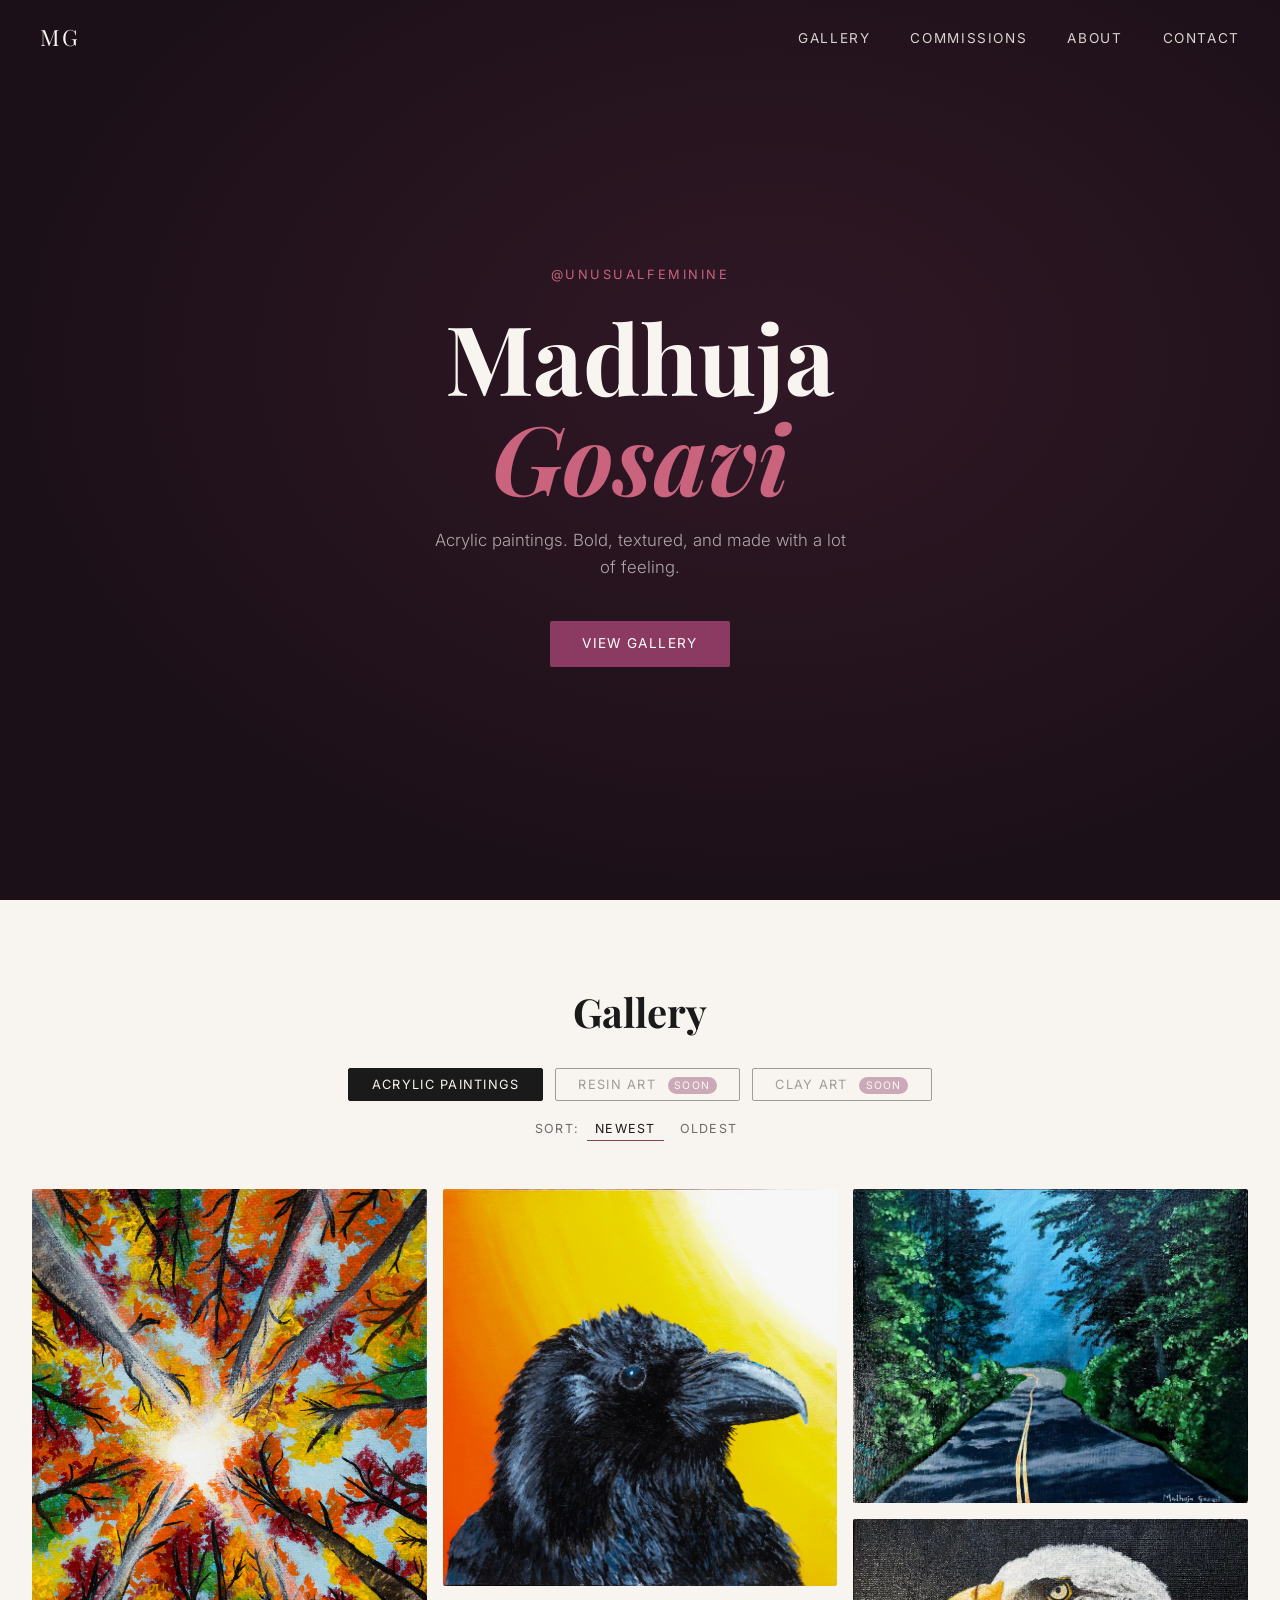
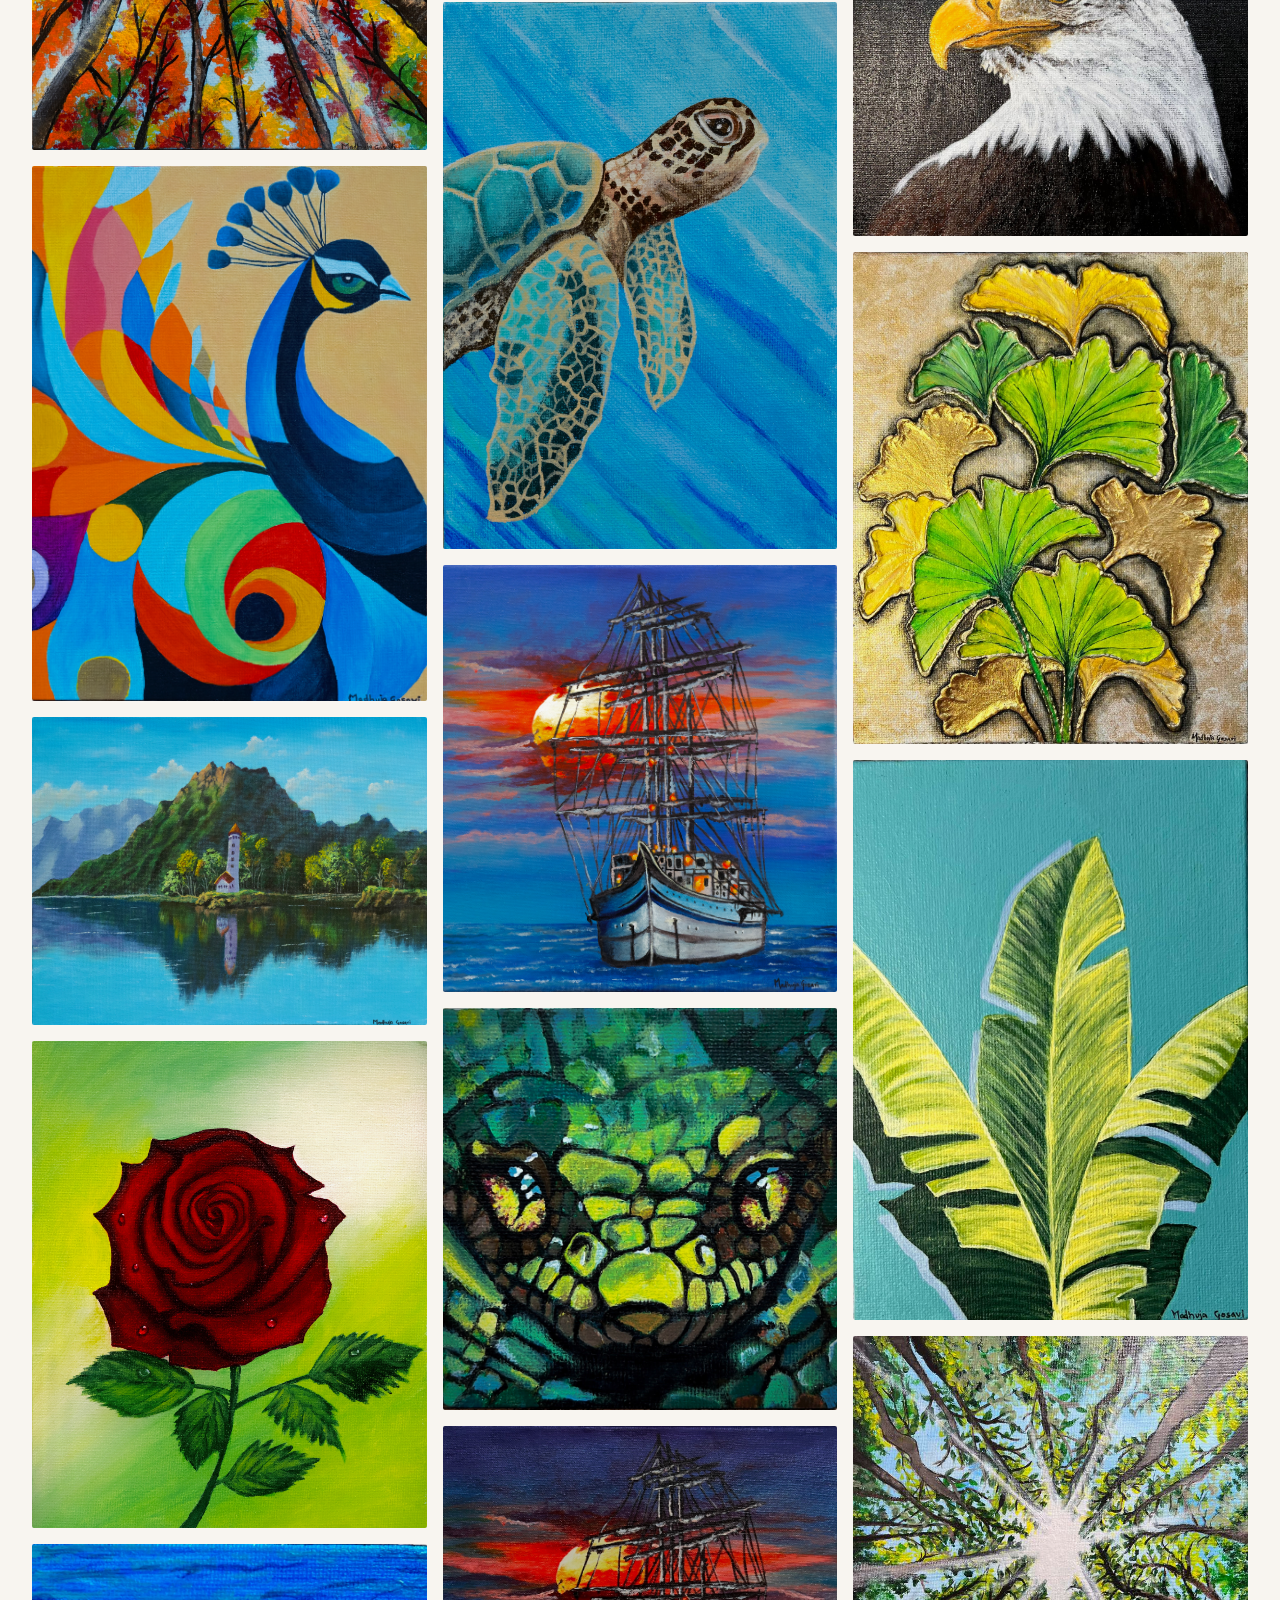
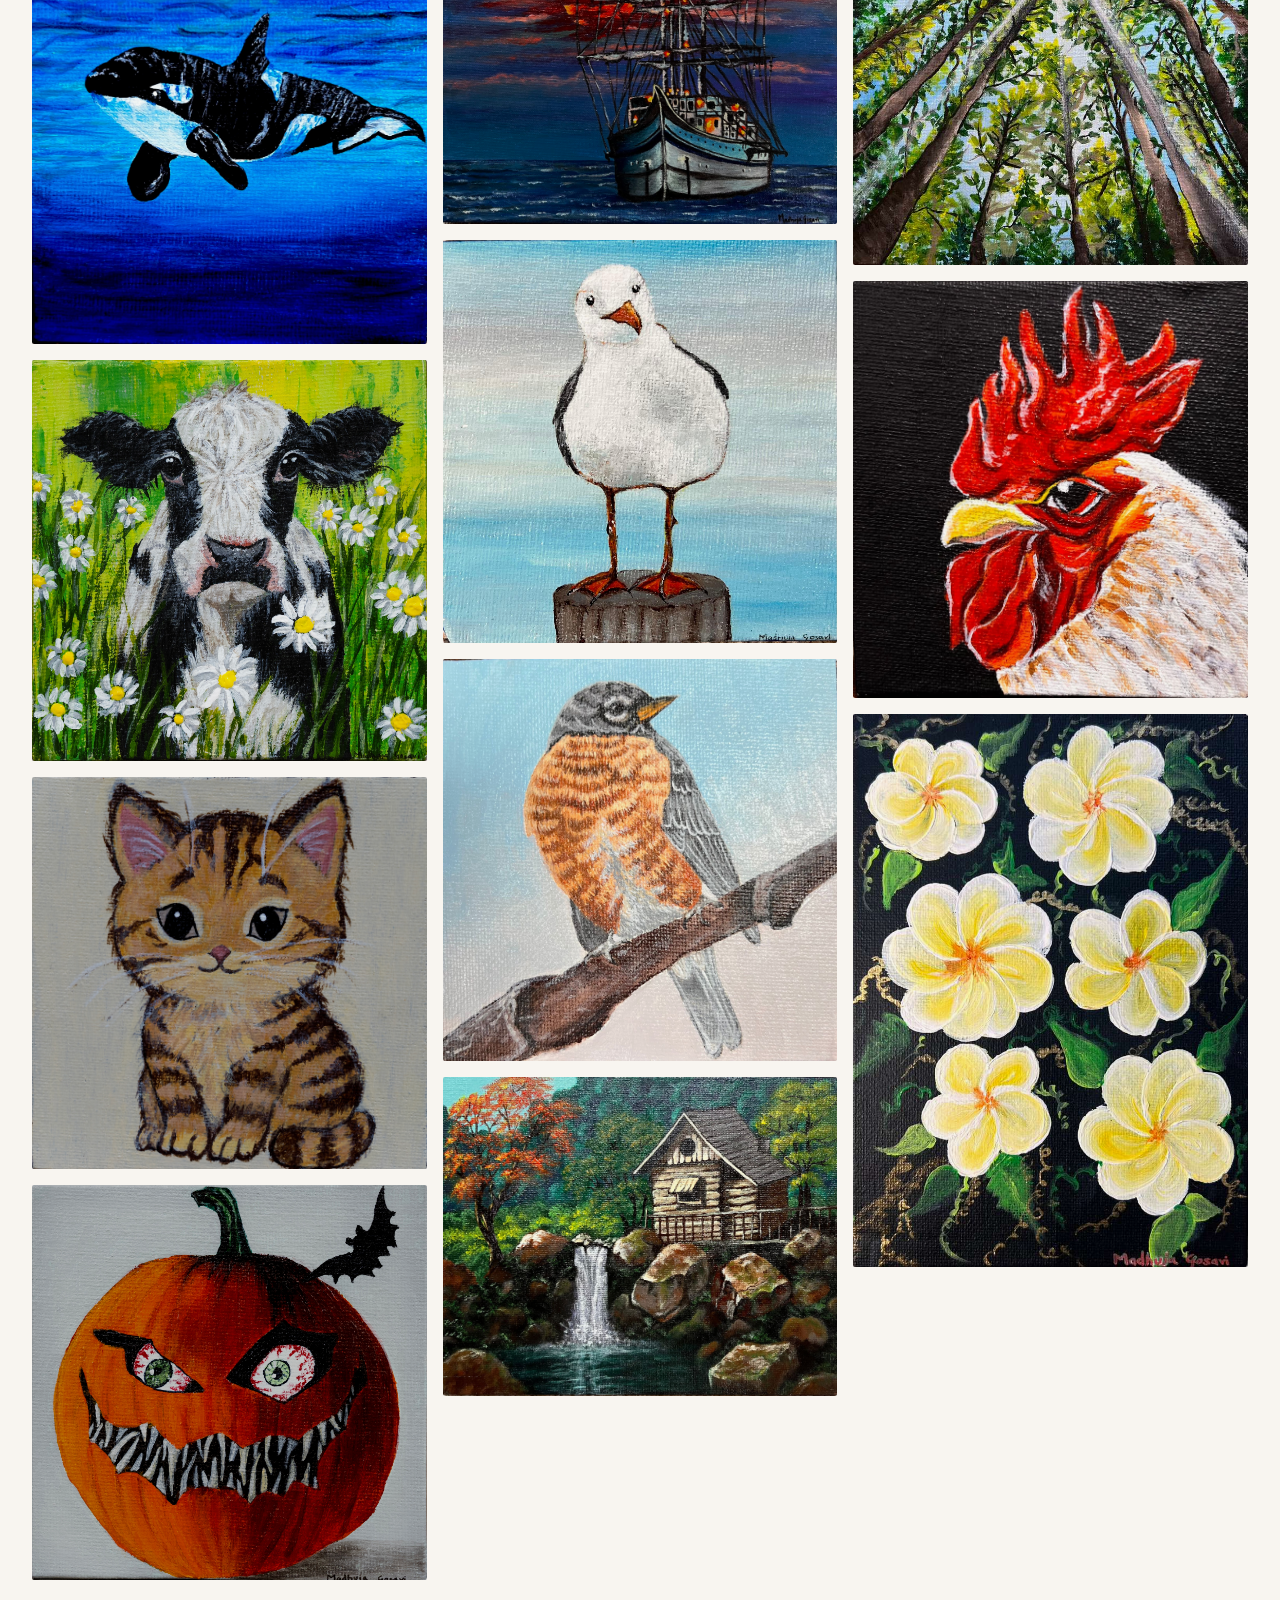
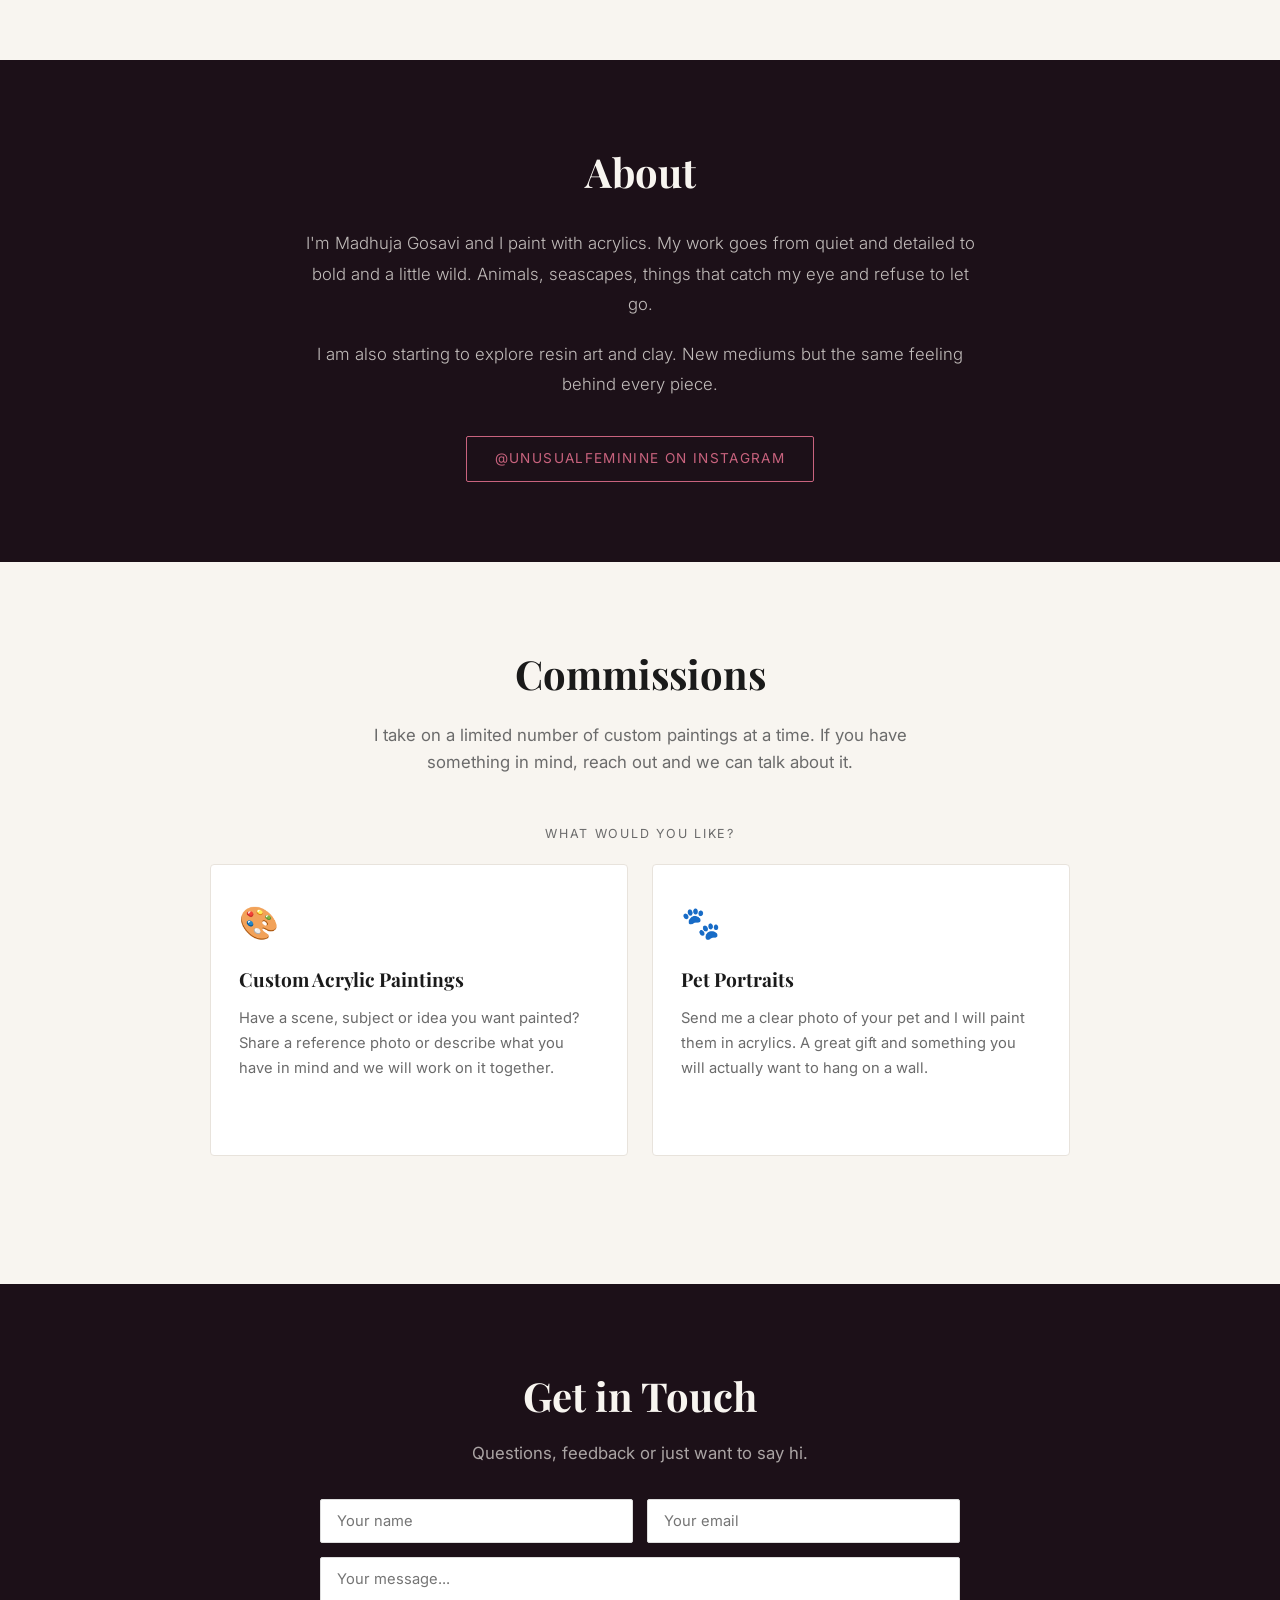
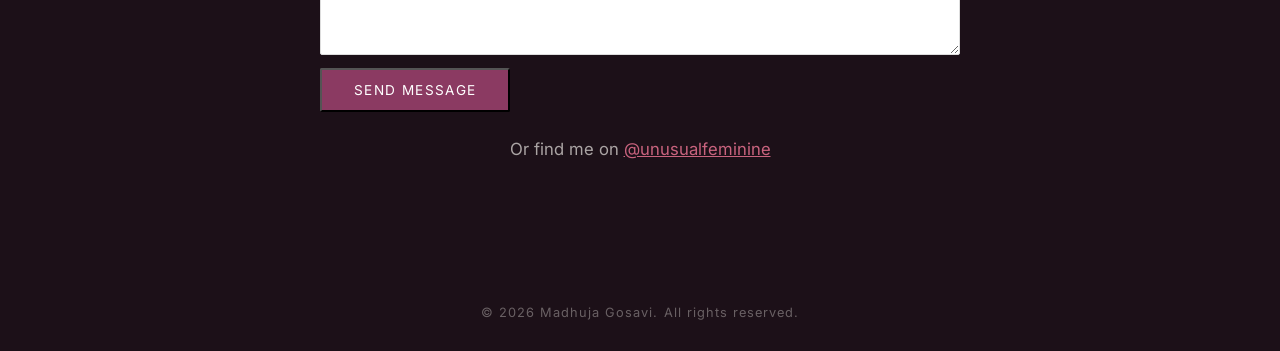
==== index.html @ 6139acf2 "Add 10 new paintings, remove 9 duplicates, clean image filenames" ====
<!DOCTYPE html>
<html lang="en">
<head>
  <meta charset="UTF-8" />
  <meta name="viewport" content="width=device-width, initial-scale=1.0" />
  <title>Madhuja Gosavi | unusualfeminine</title>
  <meta name="description" content="Original acrylic paintings by Madhuja Gosavi. Bold, textured work spanning animals, seascapes and more. Commissions open." />

  <!-- Open Graph (WhatsApp, Instagram, Facebook, iMessage previews) -->
  <meta property="og:title" content="Madhuja Gosavi | unusualfeminine" />
  <meta property="og:description" content="Original acrylic paintings. Bold, textured work spanning animals, seascapes and more. Commissions open." />
  <meta property="og:image" content="https://nishadranadive.github.io/unusualfeminine/images/IMG_3313.JPG" />
  <meta property="og:image:width" content="1200" />
  <meta property="og:image:height" content="1200" />
  <meta property="og:url" content="https://nishadranadive.github.io/unusualfeminine/" />
  <meta property="og:type" content="website" />
  <meta property="og:site_name" content="unusualfeminine" />

  <!-- Twitter / X card -->
  <meta name="twitter:card" content="summary_large_image" />
  <meta name="twitter:title" content="Madhuja Gosavi | unusualfeminine" />
  <meta name="twitter:description" content="Original acrylic paintings. Bold, textured work spanning animals, seascapes and more." />
  <meta name="twitter:image" content="https://nishadranadive.github.io/unusualfeminine/images/IMG_3313.JPG" />

  <link rel="preconnect" href="https://fonts.googleapis.com" />
  <link rel="preconnect" href="https://fonts.gstatic.com" crossorigin />
  <link href="https://fonts.googleapis.com/css2?family=Playfair+Display:ital,wght@0,400;0,700;1,400&family=Inter:wght@300;400;500&display=swap" rel="stylesheet" />
  <link rel="stylesheet" href="css/style.css" />
</head>
<body>

  <!-- NAV -->
  <nav id="nav">
    <a href="#" class="nav-logo">MG</a>
    <ul class="nav-links">
      <li><a href="#gallery">Gallery</a></li>
      <li><a href="#commissions">Commissions</a></li>
      <li><a href="#about">About</a></li>
      <li><a href="#contact">Contact</a></li>
    </ul>
    <button class="nav-toggle" aria-label="menu">&#9776;</button>
  </nav>

  <!-- HERO -->
  <section id="hero">
    <div class="hero-content">
      <p class="hero-tag">@unusualfeminine</p>
      <h1>Madhuja<br /><em>Gosavi</em></h1>
      <p class="hero-sub">Acrylic paintings. Bold, textured, and made with a lot of feeling.</p>
      <a href="#gallery" class="btn-primary">View Gallery</a>
    </div>
  </section>

  <!-- GALLERY -->
  <section id="gallery">
    <div class="section-header">
      <h2>Gallery</h2>
      <div class="filter-tabs">
        <button class="tab active" data-filter="acrylic">Acrylic Paintings</button>
        <button class="tab coming-soon" disabled>Resin Art <span>Soon</span></button>
        <button class="tab coming-soon" disabled>Clay Art <span>Soon</span></button>
      </div>
      <div class="sort-row">
        <span class="sort-label">Sort:</span>
        <button class="sort-btn active" data-sort="newest">Newest</button>
        <button class="sort-btn" data-sort="oldest">Oldest</button>
      </div>
    </div>

    <div class="gallery-grid" id="galleryGrid">

      <div class="gallery-item" data-category="acrylic" data-order="1"
           data-title="Canopy"
           data-medium="Acrylic on canvas"
           data-year="2024"
           data-description="Looking straight up from the forest floor into a full autumn canopy. The trees reach out in every direction and the light breaks through the centre. It feels like standing in the middle of something enormous and completely still."
           data-status="available">
        <img src="images/IMG_3303.JPG" alt="Canopy, autumn forest viewed from below" loading="lazy" />
        <div class="item-hover"><span>View</span></div>
      </div>

      <div class="gallery-item" data-category="acrylic" data-order="2"
           data-title="Plumage"
           data-medium="Acrylic on canvas"
           data-year="2024"
           data-description="A peacock reimagined in bold geometric shapes and pure colour. The feathers fan out in spirals of orange, teal and gold. It is still very much a bird but it feels like something closer to a celebration."
           data-status="available">
        <img src="images/IMG_3304.JPG" alt="Plumage, geometric peacock painting" loading="lazy" />
        <div class="item-hover"><span>View</span></div>
      </div>

      <div class="gallery-item" data-category="acrylic" data-order="3"
           data-title="Still Waters"
           data-medium="Acrylic on canvas"
           data-year="2024"
           data-description="A lone chapel tower sits at the edge of a mountain lake, its reflection perfectly mirrored in the calm water. Everything is still. It is one of those scenes that makes you want to just stop and look for a while."
           data-status="available">
        <img src="images/IMG_3305.JPG" alt="Still Waters, mountain lake with chapel reflection" loading="lazy" />
        <div class="item-hover"><span>View</span></div>
      </div>

      <div class="gallery-item" data-category="acrylic" data-order="4"
           data-title="Crimson"
           data-medium="Acrylic on canvas"
           data-year="2024"
           data-description="One deep red rose against a soft wash of lime and gold. Three dewdrops sit on the petals, catching the light. Simple subject, but something about it just holds your attention."
           data-status="available">
        <img src="images/IMG_3306.JPG" alt="Crimson, red rose with dewdrops" loading="lazy" />
        <div class="item-hover"><span>View</span></div>
      </div>

      <div class="gallery-item" data-category="acrylic" data-order="5"
           data-title="Deep Blue"
           data-medium="Acrylic on canvas"
           data-year="2024"
           data-description="An orca moving through layers of ocean blue, from bright turquoise near the surface down to near-black at the bottom. There is something about painting these animals that never gets old."
           data-status="available">
        <img src="images/IMG_3307.JPG" alt="Deep Blue, orca whale in ocean" loading="lazy" />
        <div class="item-hover"><span>View</span></div>
      </div>

      <div class="gallery-item" data-category="acrylic" data-order="6"
           data-title="Daisy Days"
           data-medium="Acrylic on canvas"
           data-year="2024"
           data-description="A black and white calf peeks out from a field of white daisies, its wide eyes full of gentle curiosity. Cheerful, warm and impossible not to smile at."
           data-status="available">
        <img src="images/IMG_3308.JPG" alt="Daisy Days, cow among daisies" loading="lazy" />
        <div class="item-hover"><span>View</span></div>
      </div>

      <div class="gallery-item" data-category="acrylic" data-order="7"
           data-title="Little One"
           data-medium="Acrylic on canvas"
           data-year="2024"
           data-description="A little tabby kitten sitting with its paws tucked, looking straight at you. Painted small and quick with a lot of warmth. One of those pieces that people always stop at."
           data-status="available">
        <img src="images/IMG_3309.JPG" alt="Little One, tabby kitten portrait" loading="lazy" />
        <div class="item-hover"><span>View</span></div>
      </div>

      <div class="gallery-item" data-category="acrylic" data-order="8"
           data-title="Jack"
           data-medium="Acrylic on canvas"
           data-year="2024"
           data-description="A pumpkin with a very unsettling grin, bloodshot green eyes and a bat sitting on top like it owns the place. It is spooky but mostly it just makes people laugh. Good Halloween energy."
           data-status="available">
        <img src="images/IMG_3310.JPG" alt="Jack, Halloween jack-o-lantern with bat" loading="lazy" />
        <div class="item-hover"><span>View</span></div>
      </div>

      <div class="gallery-item" data-category="acrylic" data-order="9"
           data-title="The Raven"
           data-medium="Acrylic on canvas"
           data-year="2024"
           data-description="A raven painted up close, black feathers picking up blues and greys against a sky that goes from deep orange to bright gold. That one white fleck in the eye is what makes the whole thing come alive."
           data-status="available">
        <img src="images/IMG_3311.JPG" alt="The Raven, crow portrait against golden sky" loading="lazy" />
        <div class="item-hover"><span>View</span></div>
      </div>

      <div class="gallery-item" data-category="acrylic" data-order="10"
           data-title="Glide"
           data-medium="Acrylic on canvas"
           data-year="2024"
           data-description="A sea turtle moves upward through clear blue water, its intricate shell and lace-like flippers rendered in careful detail. Peaceful, unhurried, entirely in its element."
           data-status="available">
        <img src="images/IMG_3312.JPG" alt="Glide, sea turtle swimming" loading="lazy" />
        <div class="item-hover"><span>View</span></div>
      </div>

      <div class="gallery-item" data-category="acrylic" data-order="11"
           data-title="Blood Moon Voyage I"
           data-medium="Acrylic on canvas"
           data-year="2024"
           data-description="A tall ship coming straight at you as a huge blood moon rises behind the masts. The sky is all orange and red. It started as a study in scale and ended up being one of my favourites."
           data-status="available">
        <img src="images/IMG_3313.JPG" alt="Blood Moon Voyage I, tall ship at sunset" loading="lazy" />
        <div class="item-hover"><span>View</span></div>
      </div>

      <div class="gallery-item" data-category="acrylic" data-order="12"
           data-title="Serpent"
           data-medium="Acrylic on canvas"
           data-year="2024"
           data-description="A green snake's face painted very close up, the scales breaking into something that looks almost like stained glass. The eyes are gold and amber and a little unnerving. Exactly what I was going for."
           data-status="available">
        <img src="images/IMG_3314.JPG" alt="Serpent, green snake close-up" loading="lazy" />
        <div class="item-hover"><span>View</span></div>
      </div>

      <div class="gallery-item" data-category="acrylic" data-order="13"
           data-title="Blood Moon Voyage II"
           data-medium="Acrylic on canvas"
           data-year="2024"
           data-description="The same tall ship painted again, this time with a deeper sky of purples and blues. The mood is heavier, the sea a bit rougher. I painted this one right after the first and could not stop."
           data-status="available">
        <img src="images/IMG_3317.JPG" alt="Blood Moon Voyage II, tall ship at night" loading="lazy" />
        <div class="item-hover"><span>View</span></div>
      </div>

      <div class="gallery-item" data-category="acrylic" data-order="14"
           data-title="Harbourside"
           data-medium="Acrylic on canvas"
           data-year="2024"
           data-description="A seagull standing on a post, puffed up and unbothered. The sea is soft behind it. There is something funny and dignified about it at the same time."
           data-status="available">
        <img src="images/painting-seagull.jpg" alt="Harbourside, seagull on a post" loading="lazy" />
        <div class="item-hover"><span>View</span></div>
      </div>

      <div class="gallery-item" data-category="acrylic" data-order="15"
           data-title="Little Robin"
           data-medium="Acrylic on canvas"
           data-year="2024"
           data-description="A robin perched on a bare branch against a pale winter sky. The orange chest is the only warm thing in the painting and that felt right."
           data-status="available">
        <img src="images/painting-robin.jpg" alt="Little Robin, robin on branch" loading="lazy" />
        <div class="item-hover"><span>View</span></div>
      </div>

      <div class="gallery-item" data-category="acrylic" data-order="16"
           data-title="Sanctuary"
           data-medium="Acrylic on canvas"
           data-year="2024"
           data-description="A log cabin tucked into an autumn forest with a waterfall spilling over rocks in front of it. The kind of place you imagine and never quite find."
           data-status="available">
        <img src="images/painting-cabin.jpg" alt="Sanctuary, log cabin by waterfall" loading="lazy" />
        <div class="item-hover"><span>View</span></div>
      </div>

      <div class="gallery-item" data-category="acrylic" data-order="17"
           data-title="The Long Road"
           data-medium="Acrylic on canvas"
           data-year="2024"
           data-description="An empty road cuts through tall dark pines. The light at the end is not quite day and not quite night. It feels like the beginning of something or the end."
           data-status="available">
        <img src="images/painting-road.jpg" alt="The Long Road, road through forest" loading="lazy" />
        <div class="item-hover"><span>View</span></div>
      </div>

      <div class="gallery-item" data-category="acrylic" data-order="18"
           data-title="Sovereign"
           data-medium="Acrylic on canvas"
           data-year="2024"
           data-description="A bald eagle in close portrait against a dark background. The yellow eye catches the light. Not a bird you look away from quickly."
           data-status="available">
        <img src="images/painting-eagle.jpg" alt="Sovereign, bald eagle portrait" loading="lazy" />
        <div class="item-hover"><span>View</span></div>
      </div>

      <div class="gallery-item" data-category="acrylic" data-order="19"
           data-title="Ginkgo"
           data-medium="Acrylic on canvas"
           data-year="2024"
           data-description="Ginkgo leaves layered over each other in green, yellow and gold. The shapes are bold and almost geometric. I kept going back to add more and eventually made myself stop."
           data-status="available">
        <img src="images/painting-ginkgo.jpg" alt="Ginkgo, ginkgo leaf painting" loading="lazy" />
        <div class="item-hover"><span>View</span></div>
      </div>

      <div class="gallery-item" data-category="acrylic" data-order="20"
           data-title="Tropical"
           data-medium="Acrylic on canvas"
           data-year="2024"
           data-description="Three large banana leaves reach upward against a flat turquoise sky. Bold, clean shapes and very satisfying to paint."
           data-status="available">
        <img src="images/painting-tropical.jpg" alt="Tropical, banana leaves painting" loading="lazy" />
        <div class="item-hover"><span>View</span></div>
      </div>

      <div class="gallery-item" data-category="acrylic" data-order="21"
           data-title="Summer Canopy"
           data-medium="Acrylic on canvas"
           data-year="2024"
           data-description="The same upward view through the trees but in summer this time. Everything is green and the light comes through softer. A companion to Canopy painted in a different season."
           data-status="available">
        <img src="images/painting-canopy-summer.jpg" alt="Summer Canopy, green trees from below" loading="lazy" />
        <div class="item-hover"><span>View</span></div>
      </div>

      <div class="gallery-item" data-category="acrylic" data-order="22"
           data-title="The Cockerel"
           data-medium="Acrylic on canvas"
           data-year="2024"
           data-description="A rooster in close portrait against a black background, all red comb and sharp eye. There is a lot of personality in a small canvas."
           data-status="available">
        <img src="images/painting-rooster.jpg" alt="The Cockerel, rooster portrait" loading="lazy" />
        <div class="item-hover"><span>View</span></div>
      </div>

      <div class="gallery-item" data-category="acrylic" data-order="23"
           data-title="Plumeria"
           data-medium="Acrylic on canvas"
           data-year="2024"
           data-description="Six white and yellow plumeria flowers scattered across a dark background with gold leaf detail. Each flower took a long time. It was worth it."
           data-status="available">
        <img src="images/painting-plumeria.jpg" alt="Plumeria, white plumeria flowers" loading="lazy" />
        <div class="item-hover"><span>View</span></div>
      </div>

    </div>
  </section>

  <!-- ABOUT -->
  <section id="about">
    <div class="about-inner">
      <div class="about-text">
        <h2>About</h2>
        <p>
          I'm Madhuja Gosavi and I paint with acrylics. My work goes from quiet and detailed to bold and a little wild. Animals, seascapes, things that catch my eye and refuse to let go.
        </p>
        <p>
          I am also starting to explore resin art and clay. New mediums but the same feeling behind every piece.
        </p>
        <a href="https://www.instagram.com/unusualfeminine" target="_blank" rel="noopener" class="btn-outline">
          @unusualfeminine on Instagram
        </a>
      </div>
    </div>
  </section>

  <!-- COMMISSIONS -->
  <section id="commissions">
    <div class="commissions-inner">
      <h2>Commissions</h2>
      <p class="commissions-intro">I take on a limited number of custom paintings at a time. If you have something in mind, reach out and we can talk about it.</p>

      <!-- Step 1: choose type -->
      <div id="commissionStep1">
        <p class="commission-choose-label">What would you like?</p>
        <div class="commissions-grid commission-chooser">
          <div class="commission-card" data-type="custom" data-label="Custom Acrylic Painting" role="button" tabindex="0">
            <span class="commission-icon">🎨</span>
            <h3>Custom Acrylic Paintings</h3>
            <p>Have a scene, subject or idea you want painted? Share a reference photo or describe what you have in mind and we will work on it together.</p>
            <span class="commission-select-hint">Select &rarr;</span>
          </div>
          <div class="commission-card" data-type="pet" data-label="Pet Portrait" role="button" tabindex="0">
            <span class="commission-icon">🐾</span>
            <h3>Pet Portraits</h3>
            <p>Send me a clear photo of your pet and I will paint them in acrylics. A great gift and something you will actually want to hang on a wall.</p>
            <span class="commission-select-hint">Select &rarr;</span>
          </div>
        </div>
      </div>

      <!-- Step 2: form (hidden until type chosen) -->
      <div id="commissionStep2" hidden>
        <div class="commission-type-selected">
          <span class="commission-type-badge" id="commissionTypeBadge"></span>
          <button class="commission-change-btn" id="commissionChangeBtn">&larr; Change</button>
        </div>
        <div class="commissions-process">
          <h3>How it works</h3>
          <ol>
            <li>Fill out the form below with your idea</li>
            <li>We agree on size, timeline and price</li>
            <li>I send you progress updates as I work</li>
            <li>Final painting shipped to you once complete</li>
          </ol>
        </div>
        <form id="commissionForm" class="inquiry-form">
          <input type="hidden" name="type" id="commissionTypeInput" />
          <div class="form-row">
            <input type="text" name="name" placeholder="Your name" required />
            <input type="email" name="email" placeholder="Your email" required />
          </div>
          <textarea name="description" placeholder="Tell me what you have in mind..." rows="4" required></textarea>
          <button type="submit" class="btn-primary">Send Request</button>
          <p class="form-msg success" hidden>Thank you! I will get back to you soon.</p>
          <p class="form-msg error" hidden>Something went wrong. Please try again.</p>
        </form>
      </div>
    </div>
  </section>

  <!-- CONTACT -->
  <section id="contact">
    <div class="contact-inner">
      <h2>Get in Touch</h2>
      <p>Questions, feedback or just want to say hi.</p>
      <form id="contactForm" class="inquiry-form">
        <div class="form-row">
          <input type="text" name="name" placeholder="Your name" required />
          <input type="email" name="email" placeholder="Your email" required />
        </div>
        <textarea name="message" placeholder="Your message..." rows="4" required></textarea>
        <button type="submit" class="btn-primary">Send Message</button>
        <p class="form-msg success" hidden>Message sent! I will get back to you.</p>
        <p class="form-msg error" hidden>Something went wrong. Please try again.</p>
      </form>
      <p class="contact-alt">Or find me on <a href="https://www.instagram.com/unusualfeminine" target="_blank" rel="noopener">@unusualfeminine</a></p>
    </div>
  </section>

  <!-- FOOTER -->
  <footer>
    <p>&copy; 2026 Madhuja Gosavi. All rights reserved.</p>
  </footer>

  <!-- LIGHTBOX -->
  <div id="lightbox" class="lightbox" role="dialog" aria-modal="true" aria-hidden="true">
    <button class="lb-close" aria-label="Close">&times;</button>
    <button class="lb-prev" aria-label="Previous">&#8249;</button>
    <button class="lb-next" aria-label="Next">&#8250;</button>
    <div class="lb-inner">
      <div class="lb-image-wrap">
        <img id="lbImg" src="" alt="" />
      </div>
      <div class="lb-details">
        <p id="lbStatus" class="lb-status"></p>
        <h3 id="lbTitle"></h3>
        <p id="lbMedium" class="lb-meta"></p>
        <p id="lbYear" class="lb-meta"></p>
        <p id="lbViews" class="lb-views"></p>
        <p id="lbDesc" class="lb-desc"></p>
        <button class="lb-like-btn" id="lbLikeBtn" aria-label="Like this painting">
          <span class="lb-like-heart">♡</span>
          <span id="lbLikeCount">0</span>
        </button>
        <a href="https://www.instagram.com/unusualfeminine" target="_blank" rel="noopener" class="btn-outline lb-cta">
          Enquire on Instagram
        </a>
      </div>
    </div>
  </div>

  <script src="https://cdn.jsdelivr.net/npm/@supabase/supabase-js@2"></script>
  <script src="js/main.js"></script>
</body>
</html>
---- css/style.css ----
/* ── Reset & Base ── */
*, *::before, *::after { box-sizing: border-box; margin: 0; padding: 0; }

:root {
  --dark:    #1C1018;
  --cream:   #F8F5F0;
  --accent:  #8B3A62;
  --accent2: #C9637E;
  --text:    #1A1A1A;
  --muted:   #6B6B6B;
  --serif:   'Playfair Display', Georgia, serif;
  --sans:    'Inter', system-ui, sans-serif;
}

html { scroll-behavior: smooth; }

body {
  font-family: var(--sans);
  background: var(--cream);
  color: var(--text);
  line-height: 1.6;
}

img { display: block; width: 100%; height: auto; }
a { text-decoration: none; color: inherit; }

/* ── Nav ── */
#nav {
  position: fixed; top: 0; left: 0; right: 0; z-index: 100;
  display: flex; align-items: center; justify-content: space-between;
  padding: 1.25rem 2.5rem;
  background: transparent;
  transition: background 0.3s, backdrop-filter 0.3s;
}

#nav.scrolled {
  background: rgba(28, 16, 24, 0.92);
  backdrop-filter: blur(8px);
}

.nav-logo {
  font-family: var(--serif);
  font-size: 1.4rem;
  color: var(--cream);
  letter-spacing: 0.1em;
}

.nav-links {
  display: flex; gap: 2.5rem; list-style: none;
}

.nav-links a {
  color: var(--cream);
  font-size: 0.85rem;
  letter-spacing: 0.12em;
  text-transform: uppercase;
  opacity: 0.85;
  transition: opacity 0.2s;
}

.nav-links a:hover { opacity: 1; }

.nav-toggle {
  display: none;
  background: none; border: none;
  color: var(--cream); font-size: 1.5rem; cursor: pointer;
}

/* ── Buttons ── */
.btn-primary {
  display: inline-block;
  padding: 0.75rem 2rem;
  background: var(--accent);
  color: #fff;
  font-family: var(--sans);
  font-size: 0.85rem;
  letter-spacing: 0.1em;
  text-transform: uppercase;
  border-radius: 2px;
  transition: background 0.2s, transform 0.15s;
}

.btn-primary:hover {
  background: var(--accent2);
  transform: translateY(-1px);
}

.btn-outline {
  display: inline-block;
  padding: 0.7rem 1.75rem;
  border: 1.5px solid var(--accent);
  color: var(--accent);
  font-size: 0.85rem;
  letter-spacing: 0.1em;
  text-transform: uppercase;
  border-radius: 2px;
  transition: background 0.2s, color 0.2s;
}

.btn-outline:hover {
  background: var(--accent);
  color: #fff;
}

/* ── Hero ── */
#hero {
  min-height: 100vh;
  background: var(--dark);
  display: flex; align-items: center; justify-content: center;
  text-align: center;
  padding: 6rem 2rem 4rem;
  position: relative;
  overflow: hidden;
}

#hero::after {
  content: '';
  position: absolute; inset: 0;
  background: radial-gradient(ellipse at 60% 40%, rgba(139,58,98,0.18) 0%, transparent 70%);
  pointer-events: none;
}

.hero-content { position: relative; z-index: 1; max-width: 640px; }

.hero-tag {
  font-size: 0.8rem;
  letter-spacing: 0.2em;
  text-transform: uppercase;
  color: var(--accent2);
  margin-bottom: 1.25rem;
}

.hero-content h1 {
  font-family: var(--serif);
  font-size: clamp(3rem, 8vw, 6rem);
  color: var(--cream);
  line-height: 1.05;
  margin-bottom: 1.25rem;
}

.hero-content h1 em {
  font-style: italic;
  color: var(--accent2);
}

.hero-sub {
  color: rgba(248,245,240,0.65);
  font-size: 1.05rem;
  font-weight: 300;
  margin-bottom: 2.5rem;
  max-width: 420px;
  margin-inline: auto;
}

/* ── Gallery ── */
#gallery {
  padding: 5rem 2rem;
  max-width: 1300px;
  margin-inline: auto;
}

.section-header {
  text-align: center;
  margin-bottom: 3rem;
}

.section-header h2 {
  font-family: var(--serif);
  font-size: 2.5rem;
  margin-bottom: 1.5rem;
}

.filter-tabs {
  display: flex; flex-wrap: wrap; gap: 0.75rem;
  justify-content: center;
  margin-bottom: 1rem;
}

.sort-row {
  display: flex; align-items: center; justify-content: center;
  gap: 0.5rem;
  margin-top: 0.5rem;
}

.sort-label {
  font-size: 0.78rem;
  letter-spacing: 0.1em;
  text-transform: uppercase;
  color: var(--muted);
}

.sort-btn {
  background: none; border: none;
  font-family: var(--sans);
  font-size: 0.78rem;
  letter-spacing: 0.1em;
  text-transform: uppercase;
  color: var(--muted);
  cursor: pointer;
  padding: 0.25rem 0.5rem;
  border-bottom: 1.5px solid transparent;
  transition: color 0.2s, border-color 0.2s;
}

.sort-btn.active {
  color: var(--text);
  border-bottom-color: var(--accent);
}

.tab {
  padding: 0.5rem 1.4rem;
  border: 1.5px solid var(--text);
  background: none;
  font-family: var(--sans);
  font-size: 0.8rem;
  letter-spacing: 0.1em;
  text-transform: uppercase;
  cursor: pointer;
  border-radius: 2px;
  transition: background 0.2s, color 0.2s, border-color 0.2s;
  color: var(--text);
}

.tab.active {
  background: var(--text);
  color: var(--cream);
}

.tab.coming-soon {
  opacity: 0.4;
  cursor: not-allowed;
}

.tab span {
  font-size: 0.65rem;
  background: var(--accent);
  color: #fff;
  padding: 0.1rem 0.4rem;
  border-radius: 20px;
  margin-left: 0.4rem;
  vertical-align: middle;
}

/* Gallery grid */
.gallery-grid {
  columns: 3;
  column-gap: 1rem;
}

.gallery-item {
  break-inside: avoid;
  margin-bottom: 1rem;
  overflow: hidden;
  border-radius: 2px;
  cursor: pointer;
}

.gallery-item img {
  transition: transform 0.4s ease, filter 0.3s;
  filter: brightness(0.97);
}

.gallery-item:hover img {
  transform: scale(1.03);
  filter: brightness(1.05);
}

/* ── About ── */
#about {
  background: var(--dark);
  padding: 5rem 2rem;
}

.about-inner {
  max-width: 680px;
  margin-inline: auto;
  text-align: center;
}

.about-text h2 {
  font-family: var(--serif);
  font-size: 2.5rem;
  color: var(--cream);
  margin-bottom: 1.5rem;
}

.about-text p {
  color: rgba(248,245,240,0.75);
  font-weight: 300;
  font-size: 1.05rem;
  margin-bottom: 1.25rem;
  line-height: 1.8;
}

.about-text .btn-outline {
  border-color: var(--accent2);
  color: var(--accent2);
  margin-top: 1rem;
}

.about-text .btn-outline:hover {
  background: var(--accent2);
  color: #fff;
}

/* ── Contact ── */
#contact {
  background: var(--dark);
  padding: 5rem 2rem;
  text-align: center;
}

.contact-inner {
  max-width: 640px;
  margin-inline: auto;
}

#contact h2 {
  font-family: var(--serif);
  font-size: 2.5rem;
  color: var(--cream);
  margin-bottom: 0.75rem;
}

.contact-inner > p {
  color: rgba(248,245,240,0.65);
  margin-bottom: 2rem;
  font-size: 1.05rem;
}

.contact-alt {
  margin-top: 1.5rem;
  font-size: 0.88rem;
  color: rgba(248,245,240,0.45);
}

.contact-alt a {
  color: var(--accent2);
  text-decoration: underline;
}

/* ── Shared form styles ── */
.inquiry-form {
  display: flex;
  flex-direction: column;
  gap: 0.85rem;
  text-align: left;
  margin-top: 2rem;
}

.form-row {
  display: grid;
  grid-template-columns: 1fr 1fr;
  gap: 0.85rem;
}

.inquiry-form input,
.inquiry-form select,
.inquiry-form textarea {
  width: 100%;
  padding: 0.75rem 1rem;
  border: 1.5px solid #ddd;
  border-radius: 2px;
  font-family: var(--sans);
  font-size: 0.92rem;
  color: var(--text);
  background: #fff;
  outline: none;
  transition: border-color 0.2s;
}

.inquiry-form input:focus,
.inquiry-form select:focus,
.inquiry-form textarea:focus {
  border-color: var(--accent);
}

.inquiry-form textarea { resize: vertical; }

.inquiry-form select { cursor: pointer; }

.inquiry-form .btn-primary { align-self: flex-start; }

.form-msg {
  font-size: 0.88rem;
  padding: 0.6rem 0;
}

.form-msg.success { color: #2e7d32; }
.form-msg.error   { color: #b71c1c; }

/* ── View count in lightbox ── */
.lb-views {
  font-size: 0.78rem;
  color: var(--muted);
  margin-top: 0.1rem;
  letter-spacing: 0.03em;
}

/* ── Commissions ── */
#commissions {
  background: var(--cream);
  padding: 5rem 2rem;
}

.commissions-inner {
  max-width: 860px;
  margin-inline: auto;
  text-align: center;
}

.commissions-inner h2 {
  font-family: var(--serif);
  font-size: 2.5rem;
  margin-bottom: 1rem;
}

.commissions-intro {
  color: var(--muted);
  font-size: 1.05rem;
  margin-bottom: 3rem;
  max-width: 560px;
  margin-inline: auto;
  margin-bottom: 3rem;
}

.commissions-grid {
  display: grid;
  grid-template-columns: 1fr 1fr;
  gap: 1.5rem;
  margin-bottom: 3rem;
}

.commission-choose-label {
  font-size: 0.78rem;
  letter-spacing: 0.14em;
  text-transform: uppercase;
  color: var(--muted);
  margin-bottom: 1.25rem;
}

.commission-card {
  background: #fff;
  border: 1.5px solid #e8e3dc;
  border-radius: 4px;
  padding: 2rem 1.75rem;
  text-align: left;
}

.commission-chooser .commission-card {
  cursor: pointer;
  transition: border-color 0.2s, transform 0.15s, box-shadow 0.2s;
}

.commission-chooser .commission-card:hover {
  border-color: var(--accent);
  transform: translateY(-2px);
  box-shadow: 0 4px 20px rgba(139,58,98,0.1);
}

.commission-icon {
  font-size: 2rem;
  display: block;
  margin-bottom: 1rem;
}

.commission-card h3 {
  font-family: var(--serif);
  font-size: 1.2rem;
  margin-bottom: 0.75rem;
}

.commission-card p {
  font-size: 0.92rem;
  color: var(--muted);
  line-height: 1.7;
}

.commission-select-hint {
  display: inline-block;
  margin-top: 1.25rem;
  font-size: 0.75rem;
  letter-spacing: 0.12em;
  text-transform: uppercase;
  color: var(--accent);
  opacity: 0;
  transition: opacity 0.2s;
}

.commission-chooser .commission-card:hover .commission-select-hint { opacity: 1; }

.commission-type-selected {
  display: flex;
  align-items: center;
  gap: 1rem;
  margin-bottom: 2rem;
}

.commission-type-badge {
  display: inline-block;
  padding: 0.35rem 1rem;
  background: var(--accent);
  color: #fff;
  font-size: 0.75rem;
  letter-spacing: 0.12em;
  text-transform: uppercase;
  border-radius: 2px;
}

.commission-change-btn {
  background: none;
  border: none;
  font-family: var(--sans);
  font-size: 0.78rem;
  letter-spacing: 0.08em;
  text-transform: uppercase;
  color: var(--muted);
  cursor: pointer;
  padding: 0;
  transition: color 0.2s;
}

.commission-change-btn:hover { color: var(--text); }

.commissions-process {
  background: var(--dark);
  border-radius: 4px;
  padding: 2rem 2.5rem;
  text-align: left;
  margin-bottom: 2.5rem;
}

.commissions-process h3 {
  font-family: var(--serif);
  font-size: 1.2rem;
  color: var(--cream);
  margin-bottom: 1.25rem;
}

.commissions-process ol {
  padding-left: 1.25rem;
  display: flex;
  flex-direction: column;
  gap: 0.6rem;
}

.commissions-process li {
  color: rgba(248,245,240,0.75);
  font-size: 0.92rem;
  line-height: 1.6;
}

@media (max-width: 640px) {
  .commissions-grid { grid-template-columns: 1fr; }
}

/* ── Likes ── */
.like-badge {
  position: absolute;
  bottom: 0.5rem; right: 0.5rem;
  background: rgba(0,0,0,0.55);
  color: #fff;
  border-radius: 20px;
  padding: 0.2rem 0.55rem;
  font-size: 0.78rem;
  display: flex; align-items: center; gap: 0.3rem;
  pointer-events: none;
  transition: opacity 0.2s;
}

.like-badge .like-heart { font-size: 0.85rem; }
.like-badge.liked .like-heart { color: #e05; }

.lb-like-btn {
  display: flex; align-items: center; gap: 0.5rem;
  background: none;
  border: 1.5px solid #ddd;
  border-radius: 2px;
  padding: 0.6rem 1.25rem;
  cursor: pointer;
  font-family: var(--sans);
  font-size: 0.9rem;
  color: var(--muted);
  margin-top: 1.5rem;
  transition: border-color 0.2s, color 0.2s;
  width: 100%;
  justify-content: center;
}

.lb-like-btn:hover { border-color: #e05; color: #e05; }

.lb-like-btn.liked {
  border-color: #e05;
  color: #e05;
}

.lb-like-heart { font-size: 1.1rem; }

/* ── Footer ── */
footer {
  background: var(--dark);
  text-align: center;
  padding: 1.75rem;
  color: rgba(248,245,240,0.35);
  font-size: 0.8rem;
  letter-spacing: 0.08em;
}

/* ── Gallery hover overlay ── */
.gallery-item { position: relative; }

.item-hover {
  position: absolute; inset: 0;
  background: rgba(28,16,24,0.45);
  display: flex; align-items: center; justify-content: center;
  opacity: 0;
  transition: opacity 0.3s;
  pointer-events: none;
}

.gallery-item:hover .item-hover { opacity: 1; }

.item-hover span {
  color: #fff;
  font-size: 0.75rem;
  letter-spacing: 0.18em;
  text-transform: uppercase;
  border: 1px solid rgba(255,255,255,0.7);
  padding: 0.4rem 1rem;
  border-radius: 2px;
}

/* ── Lightbox ── */
.lightbox {
  display: none;
  position: fixed; inset: 0; z-index: 999;
  background: rgba(0,0,0,0.93);
  align-items: center; justify-content: center;
  padding: 1rem;
}

.lightbox.open { display: flex; }

.lb-inner {
  display: flex;
  align-items: stretch;
  max-width: 1100px;
  width: 100%;
  max-height: 90vh;
  background: #fff;
  border-radius: 3px;
  overflow: hidden;
  box-shadow: 0 8px 60px rgba(0,0,0,0.6);
}

.lb-image-wrap {
  flex: 1 1 60%;
  background: #111;
  display: flex; align-items: center; justify-content: center;
  overflow: hidden;
  min-height: 300px;
}

#lbImg {
  width: 100%;
  height: 100%;
  object-fit: contain;
  max-height: 90vh;
}

.lb-details {
  flex: 0 0 300px;
  padding: 2.5rem 2rem;
  display: flex; flex-direction: column;
  background: var(--cream);
  overflow-y: auto;
}

.lb-status {
  font-size: 0.7rem;
  letter-spacing: 0.15em;
  text-transform: uppercase;
  font-weight: 500;
  margin-bottom: 0.75rem;
}

.lb-status.available { color: #2e7d32; }
.lb-status.sold      { color: #b71c1c; }

#lbTitle {
  font-family: var(--serif);
  font-size: 1.5rem;
  color: var(--text);
  margin-bottom: 1rem;
  line-height: 1.2;
}

.lb-meta {
  font-size: 0.82rem;
  color: var(--muted);
  margin-bottom: 0.3rem;
}

.lb-desc {
  font-size: 0.92rem;
  color: var(--text);
  line-height: 1.7;
  margin-top: 1.25rem;
  flex: 1;
}

.lb-cta {
  margin-top: 2rem;
  text-align: center;
}

.lb-close, .lb-prev, .lb-next {
  position: fixed;
  background: none; border: none;
  color: rgba(255,255,255,0.8);
  cursor: pointer;
  font-size: 2rem;
  transition: color 0.2s;
  line-height: 1;
  padding: 0.5rem;
  z-index: 1000;
}

.lb-close { top: 1rem; right: 1.25rem; font-size: 2.5rem; }
.lb-prev  { left: 0.75rem; top: 50%; transform: translateY(-50%); font-size: 3rem; }
.lb-next  { right: 0.75rem; top: 50%; transform: translateY(-50%); font-size: 3rem; }

.lb-close:hover, .lb-prev:hover, .lb-next:hover { color: #fff; }

/* ── Mobile ── */
@media (max-width: 900px) {
  .gallery-grid { columns: 2; }
}

@media (max-width: 700px) {
  .lb-inner { flex-direction: column; max-height: 95vh; }
  .lb-image-wrap { flex: 0 0 50%; }
  .lb-details { flex: 1; padding: 1.25rem; }
}

@media (max-width: 600px) {
  #nav { padding: 1rem 1.25rem; }

  .nav-links {
    display: none;
    flex-direction: column;
    position: absolute; top: 100%; left: 0; right: 0;
    background: var(--dark);
    padding: 1.5rem;
    gap: 1.25rem;
  }

  .nav-links.open { display: flex; }
  .nav-toggle { display: block; }

  .gallery-grid { columns: 1; }

  .hero-content h1 { font-size: 3rem; }

  .lb-prev { left: 0.25rem; }
  .lb-next { right: 0.25rem; }
}
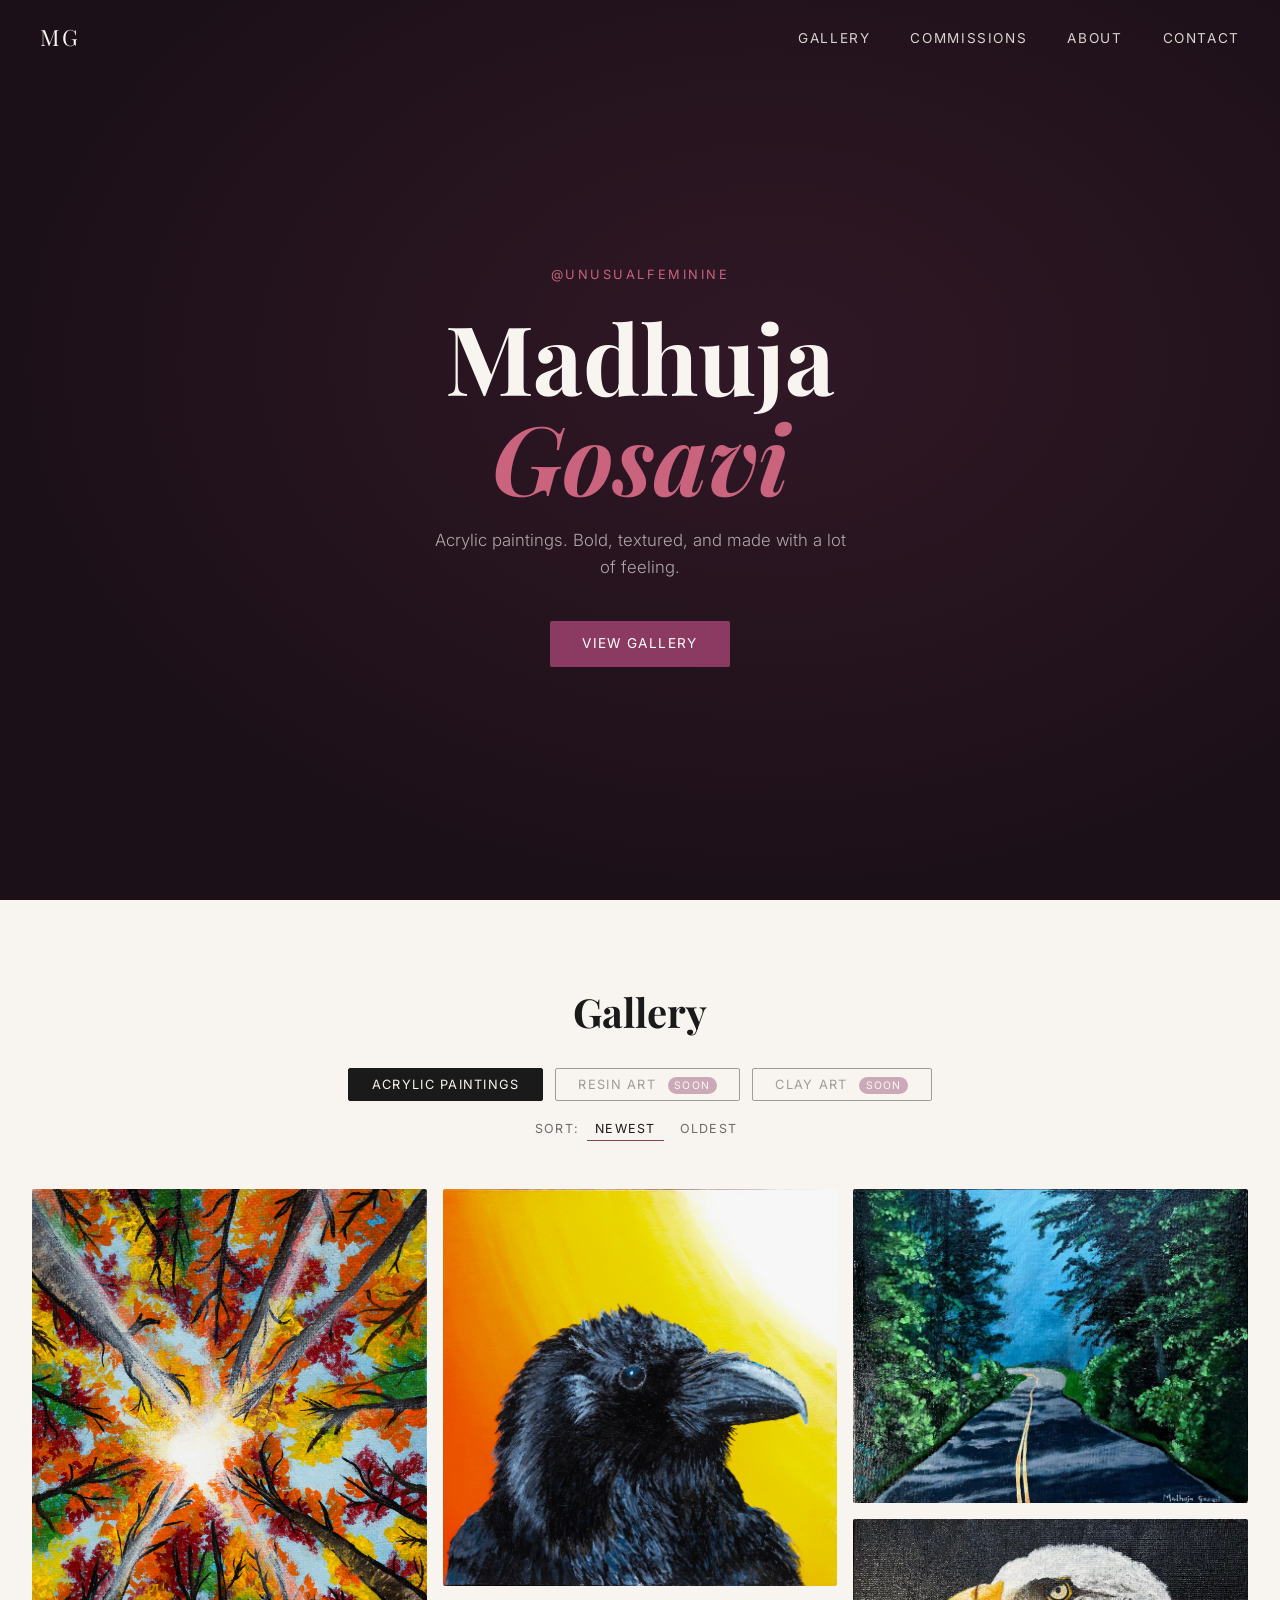
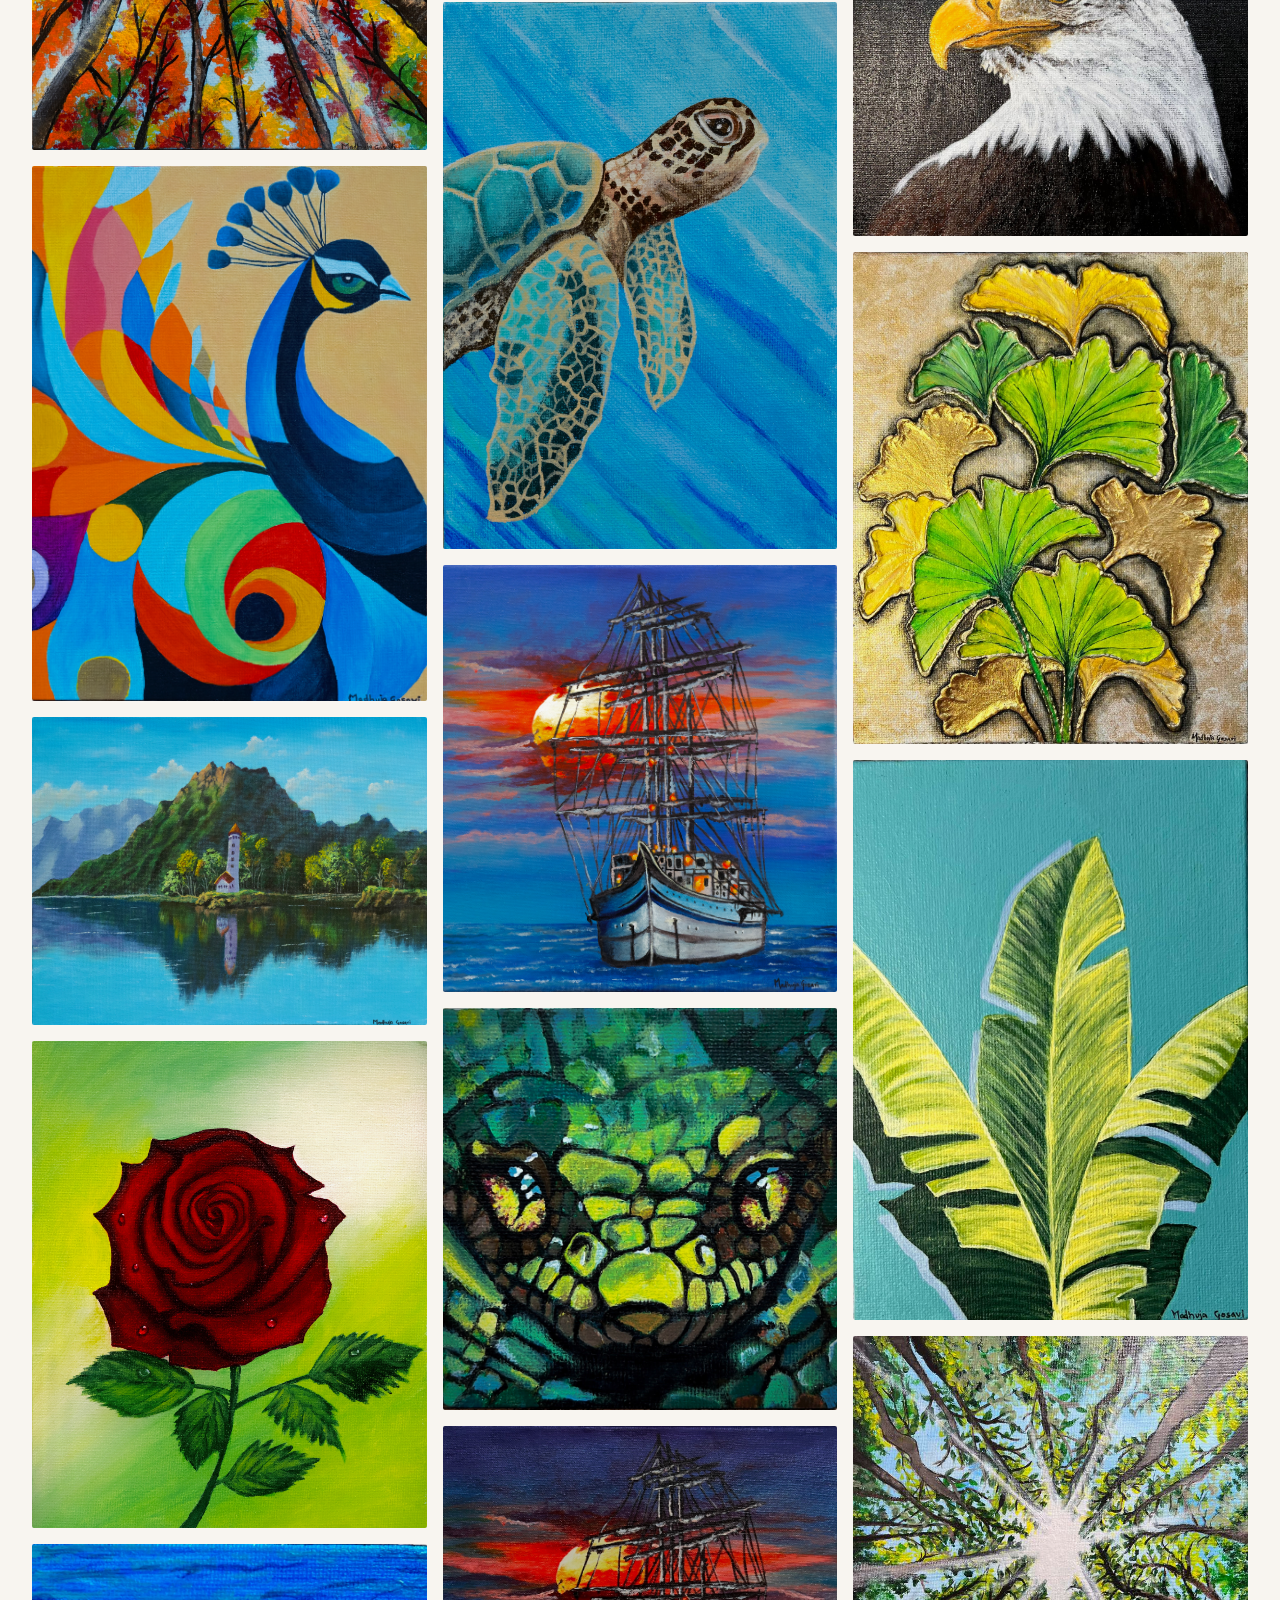
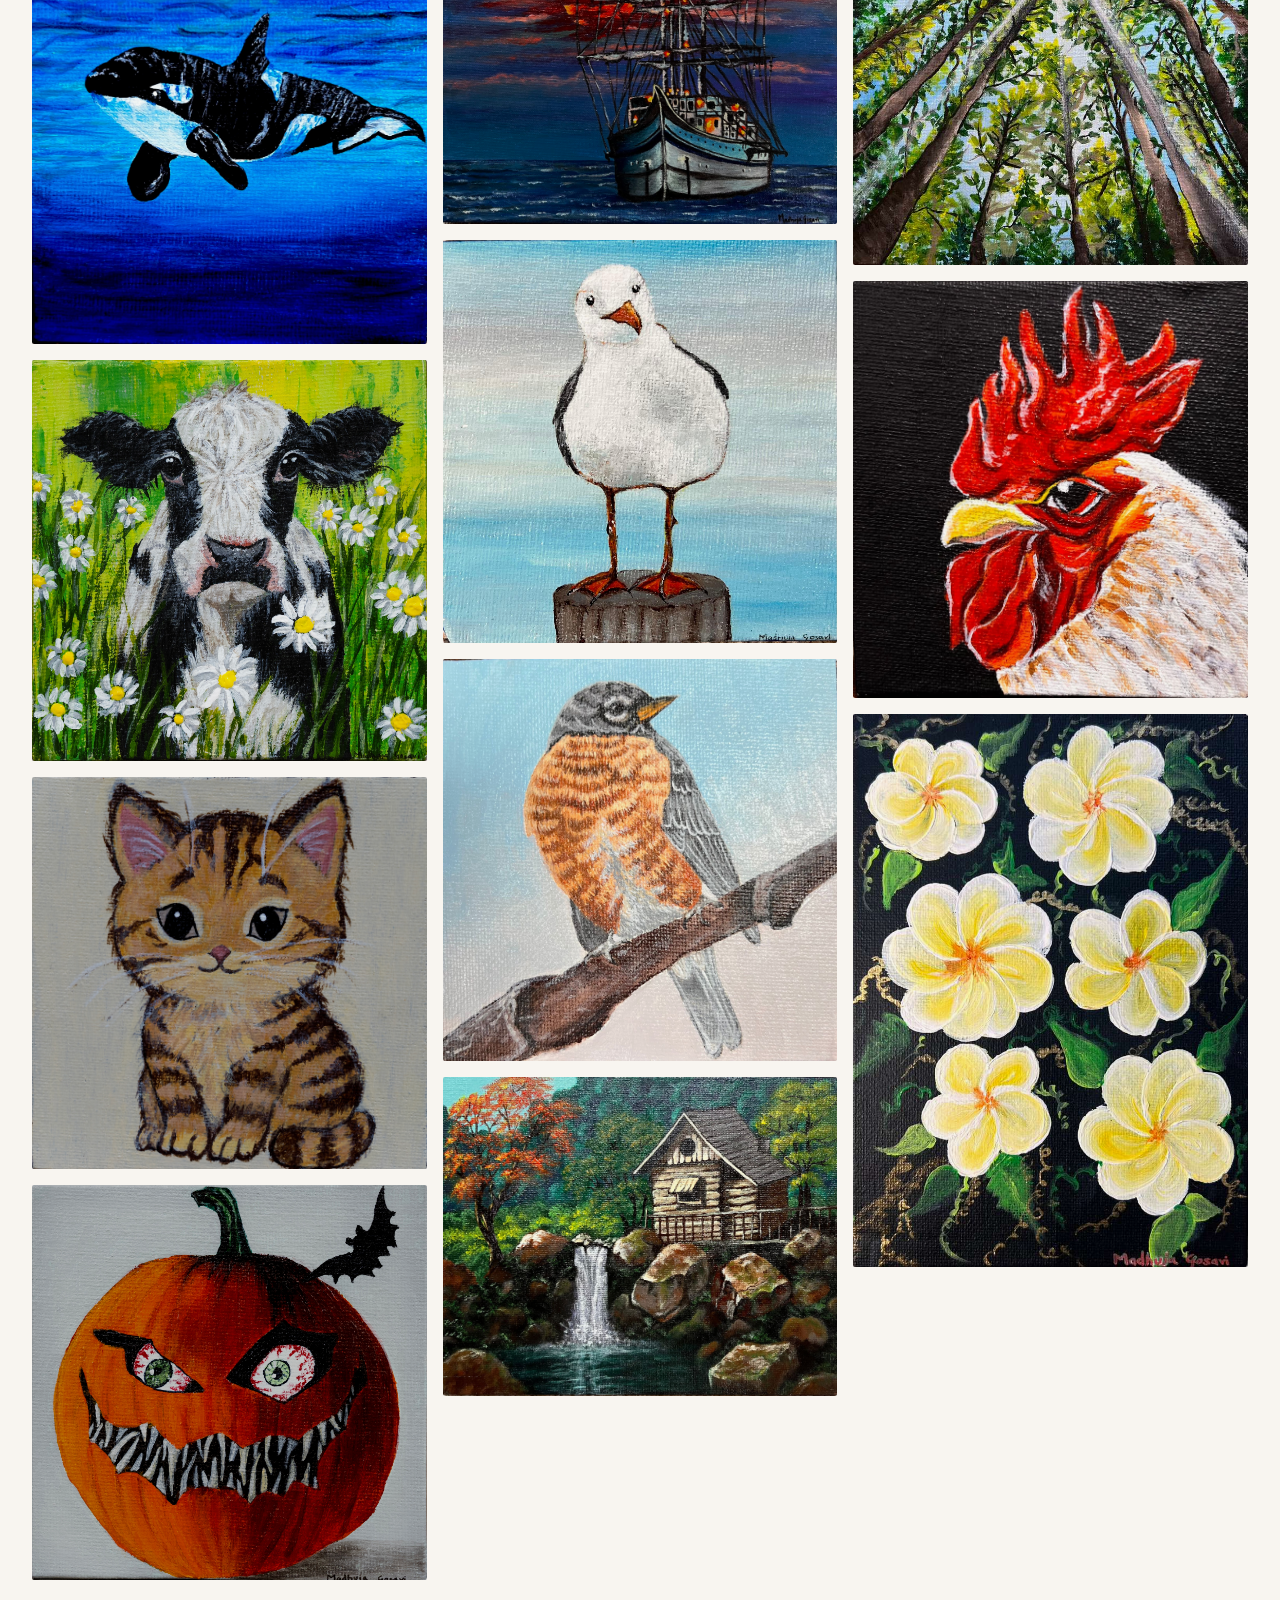
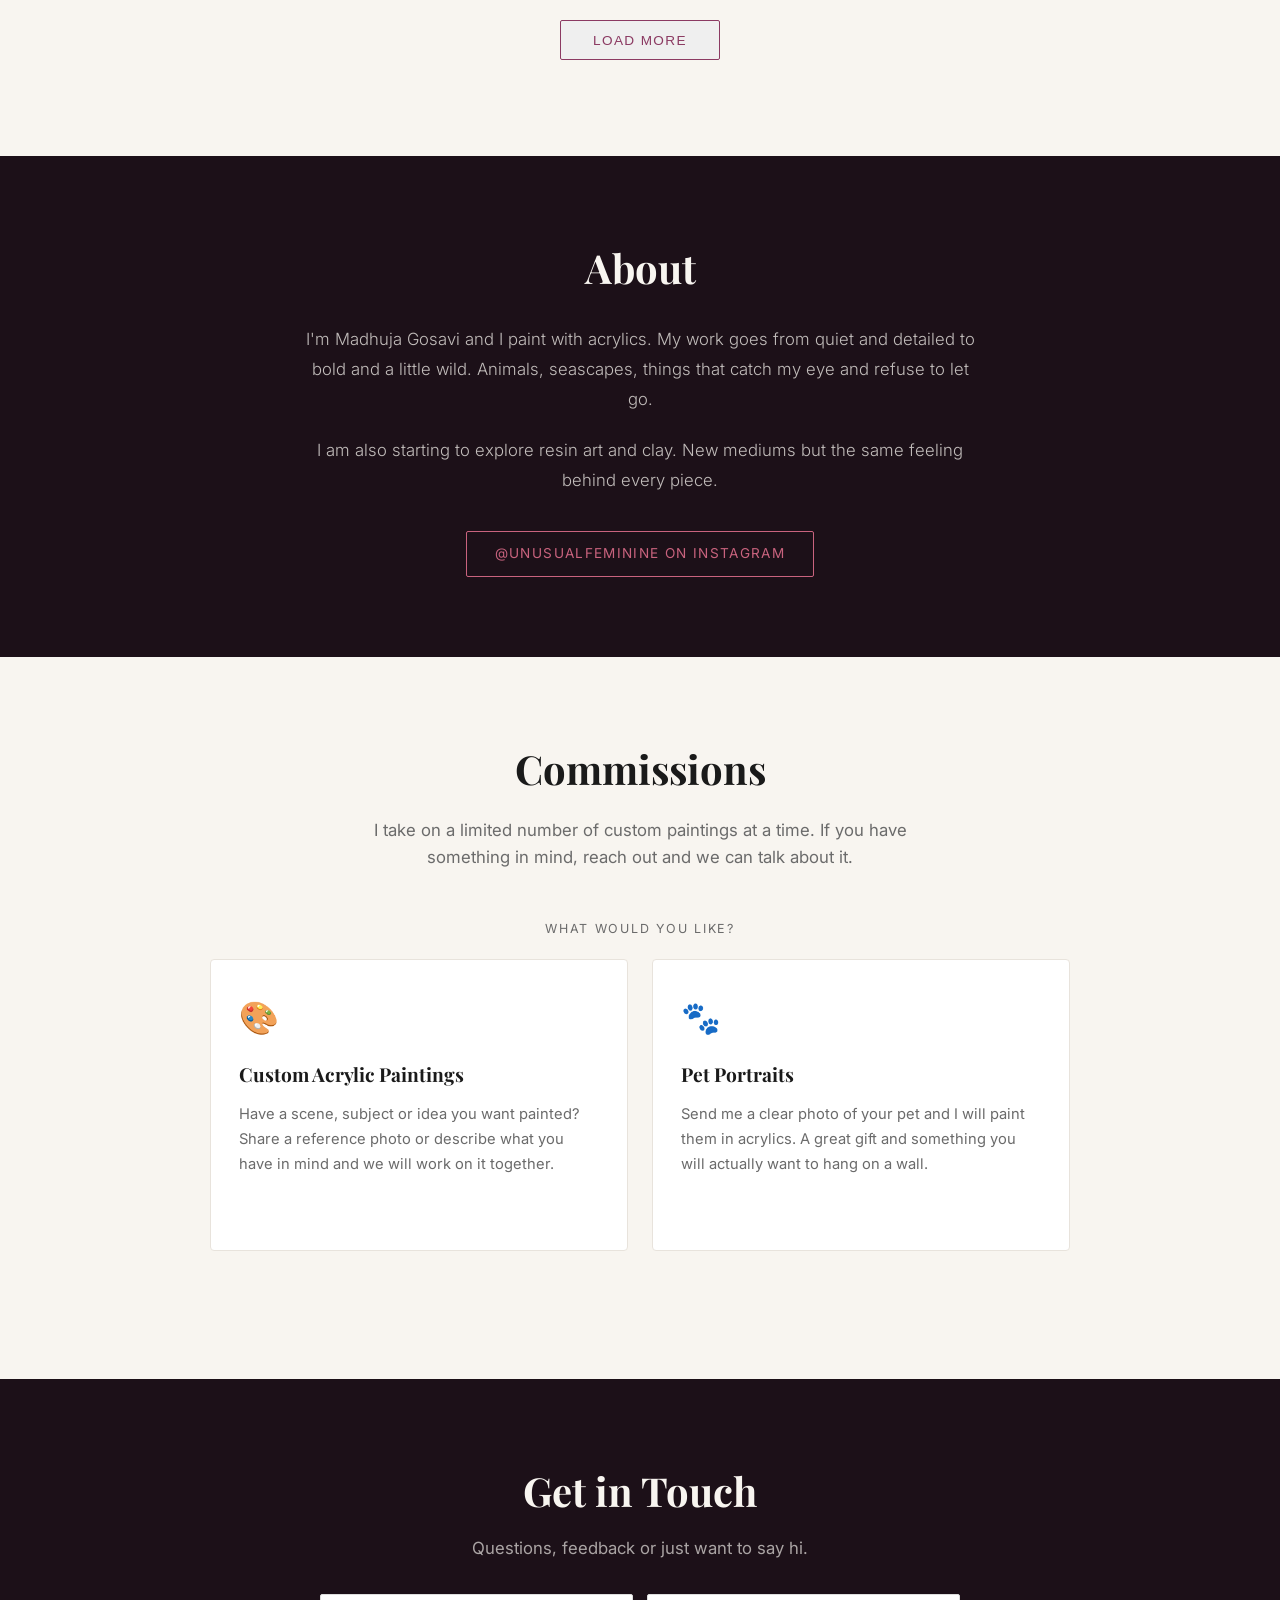
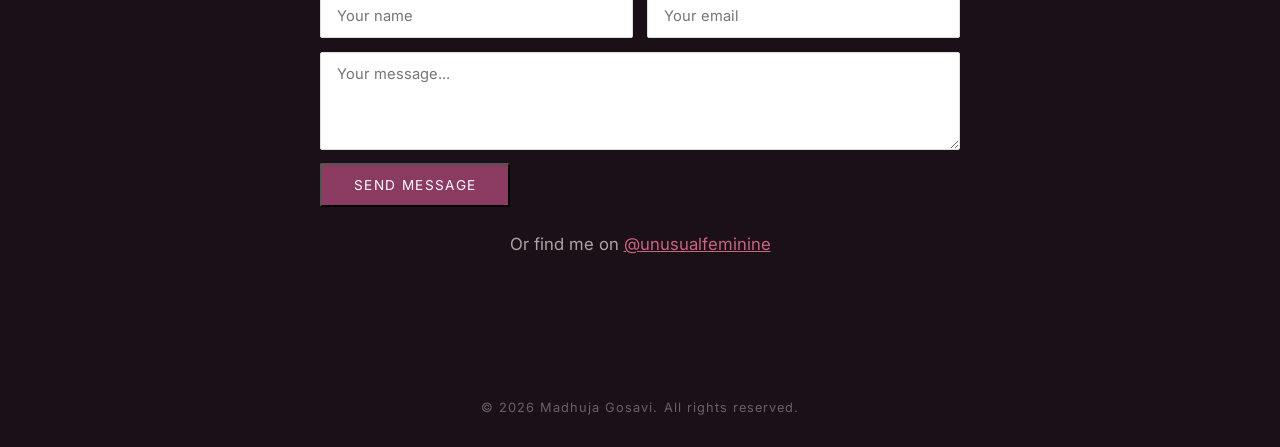
==== commit d9aa762e: "Add pagination, 10 new paintings, fix resin art spelling" ====
--- a/index.html
+++ b/index.html
@@ -69,6 +69,7 @@
 
     <div class="gallery-grid" id="galleryGrid">
 
+
       <div class="gallery-item" data-category="acrylic" data-order="1"
            data-title="Canopy"
            data-medium="Acrylic on canvas"
@@ -299,6 +300,11 @@
         <div class="item-hover"><span>View</span></div>
       </div>
 
+    </div>
+
+    <div class="pagination-wrap">
+      <button id="loadMoreBtn" class="btn-outline">Load More</button>
+      <p id="galleryCount" class="gallery-count"></p>
     </div>
   </section>
 
--- a/css/style.css
+++ b/css/style.css
@@ -245,6 +245,28 @@
 .gallery-grid {
   columns: 3;
   column-gap: 1rem;
+}
+
+.gallery-item.hidden-item {
+  display: none;
+}
+
+.pagination-wrap {
+  text-align: center;
+  margin-top: 2.5rem;
+  display: flex;
+  flex-direction: column;
+  align-items: center;
+  gap: 1rem;
+}
+
+#loadMoreBtn { min-width: 160px; }
+#loadMoreBtn[hidden] { display: none; }
+
+.gallery-count {
+  font-size: 0.8rem;
+  color: var(--muted);
+  letter-spacing: 0.05em;
 }
 
 .gallery-item {
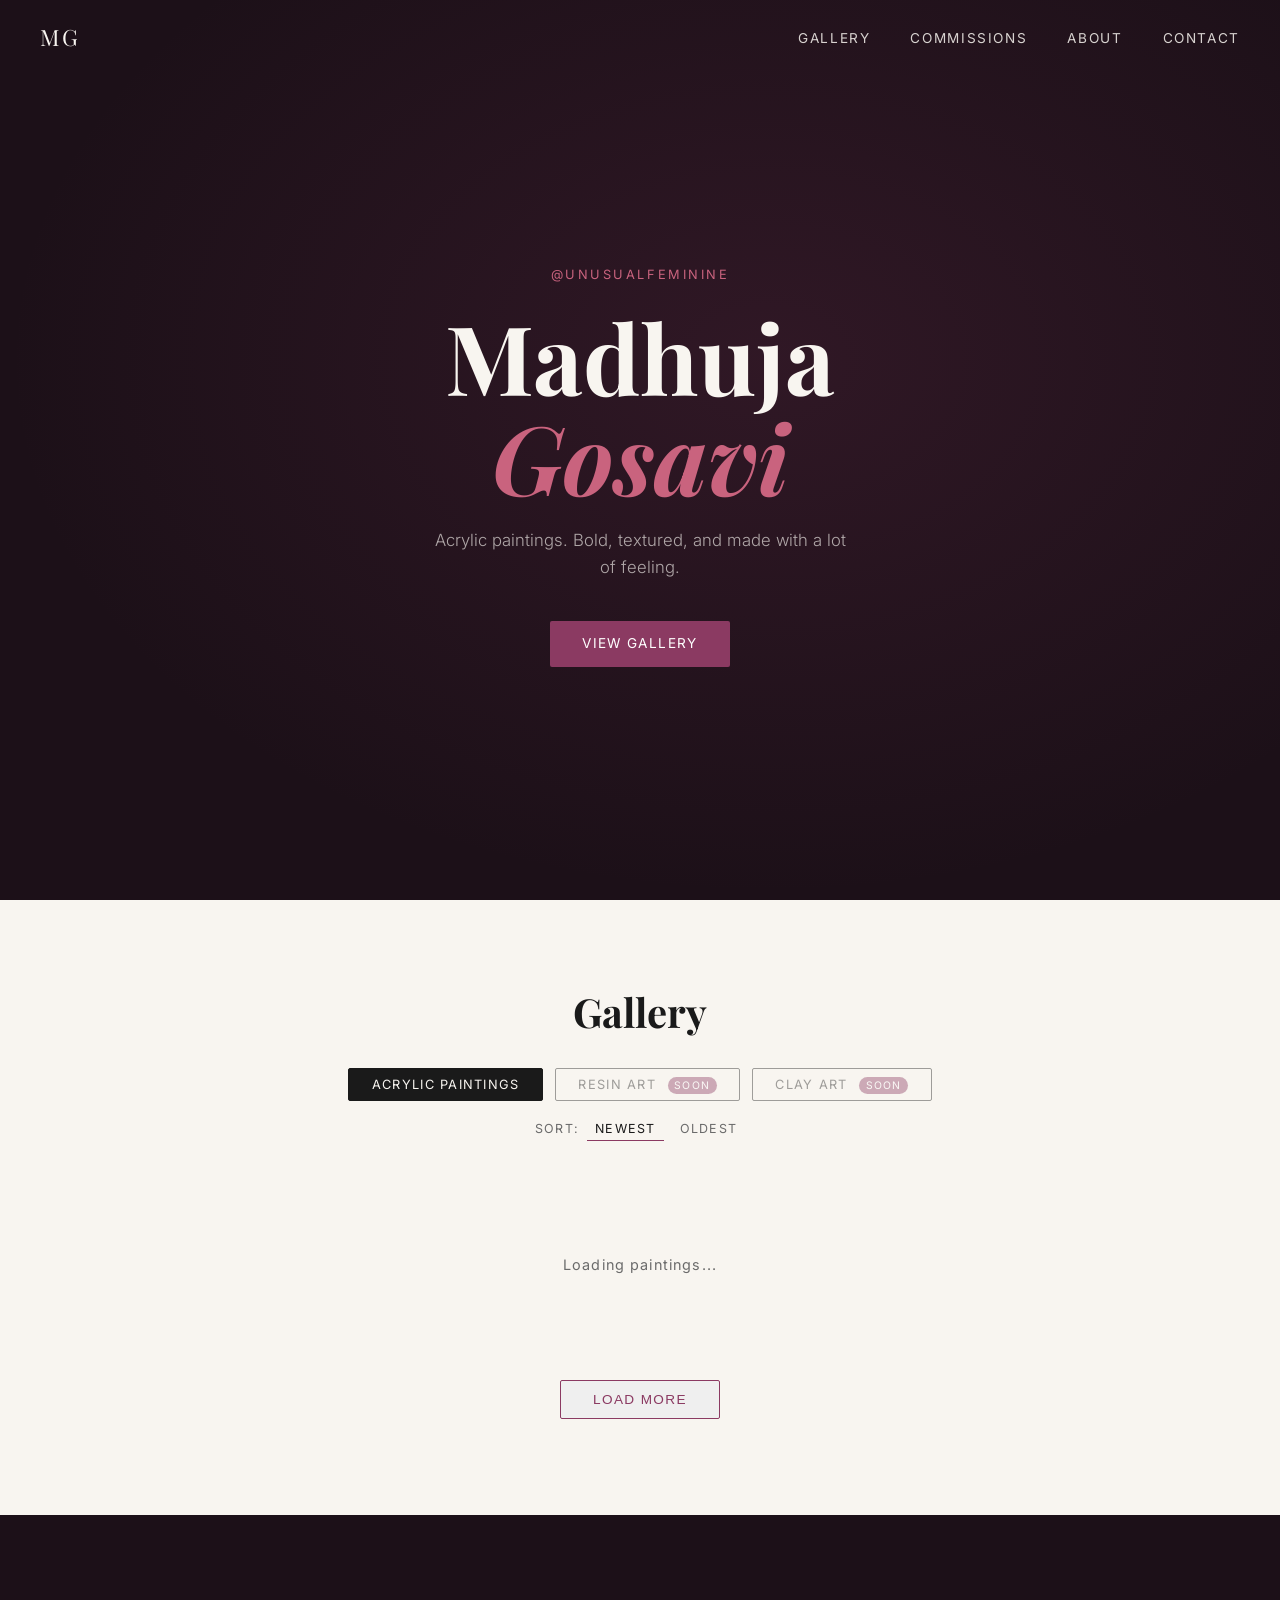
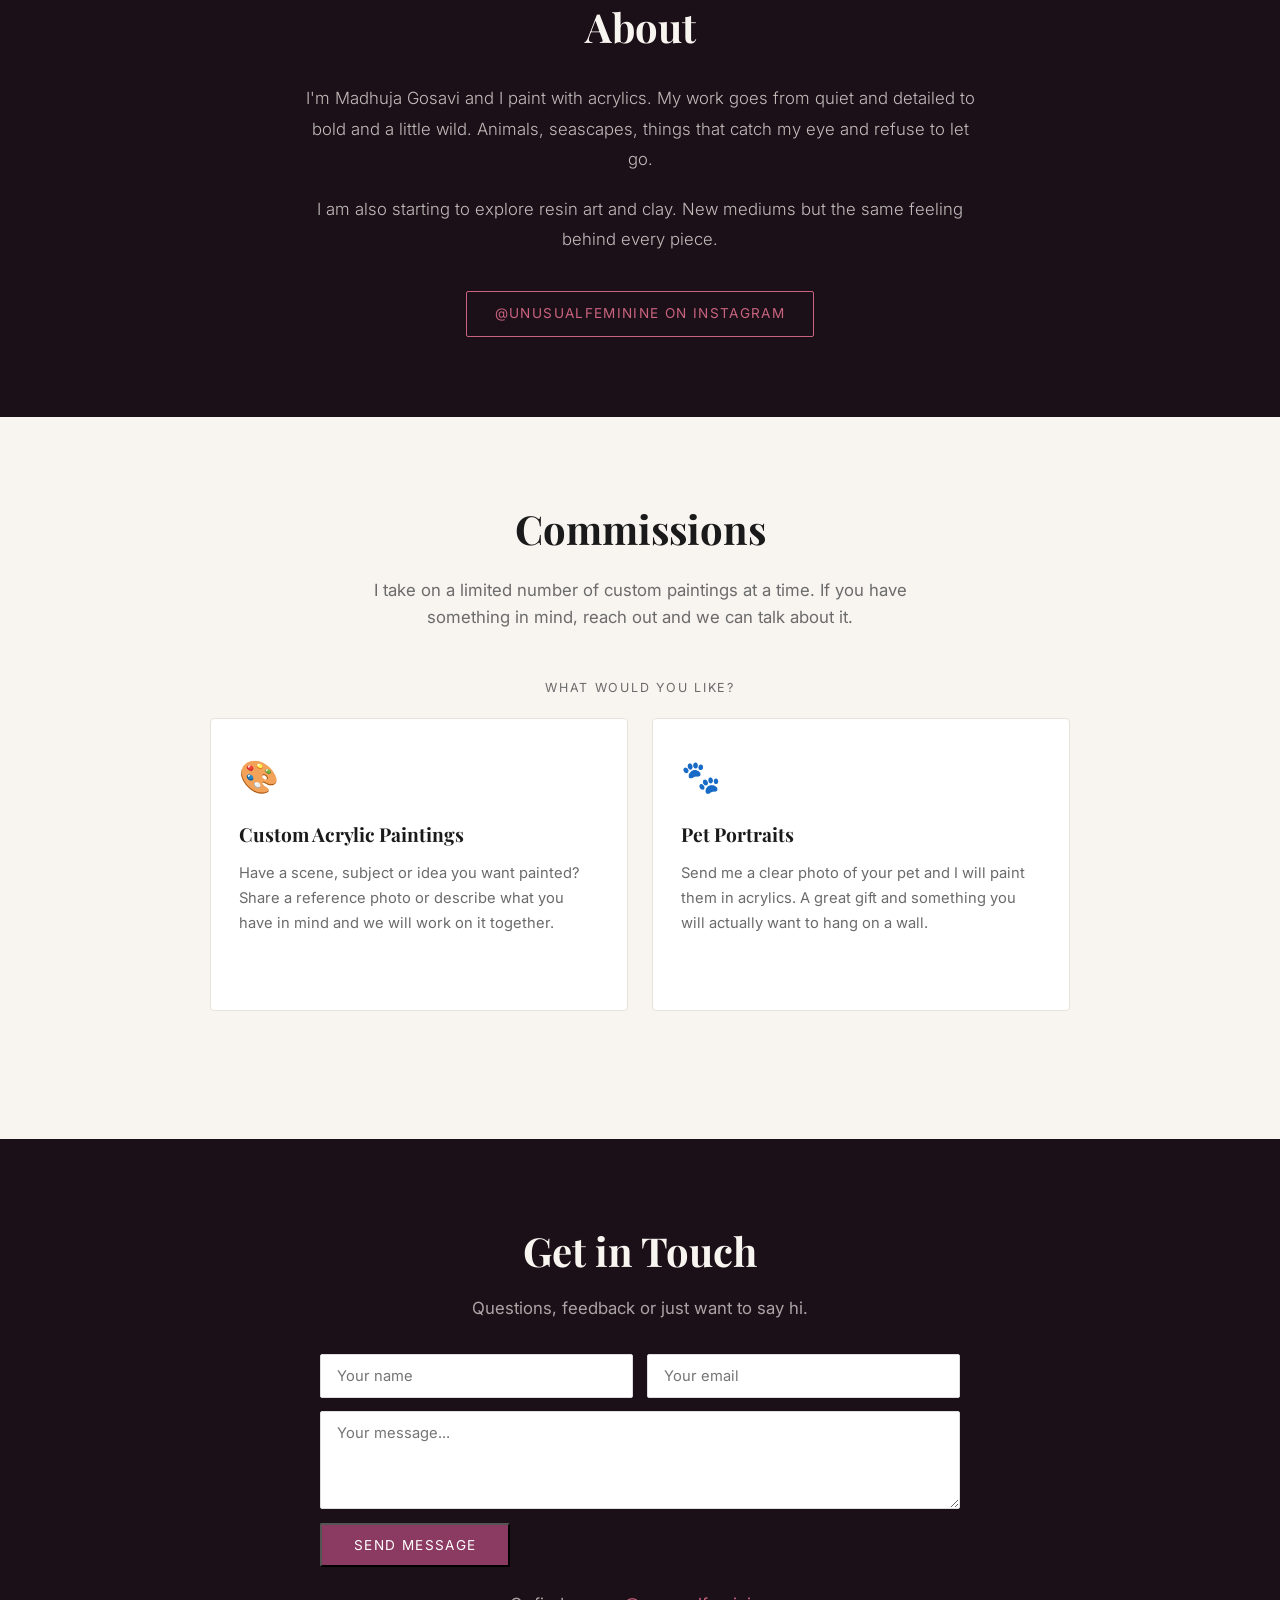
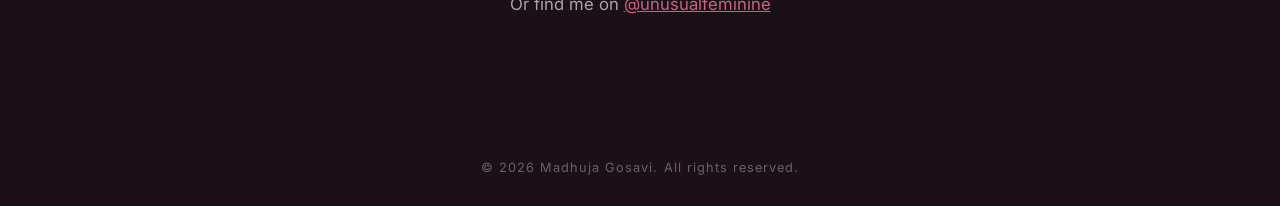
==== commit d62ef77c: "Dynamic gallery from Supabase, admin edit and upload" ====
--- a/index.html
+++ b/index.html
@@ -68,239 +68,8 @@
     </div>
 
     <div class="gallery-grid" id="galleryGrid">
-
-
-      <div class="gallery-item" data-category="acrylic" data-order="1"
-           data-title="Canopy"
-           data-medium="Acrylic on canvas"
-           data-year="2024"
-           data-description="Looking straight up from the forest floor into a full autumn canopy. The trees reach out in every direction and the light breaks through the centre. It feels like standing in the middle of something enormous and completely still."
-           data-status="available">
-        <img src="images/IMG_3303.JPG" alt="Canopy, autumn forest viewed from below" loading="lazy" />
-        <div class="item-hover"><span>View</span></div>
-      </div>
-
-      <div class="gallery-item" data-category="acrylic" data-order="2"
-           data-title="Plumage"
-           data-medium="Acrylic on canvas"
-           data-year="2024"
-           data-description="A peacock reimagined in bold geometric shapes and pure colour. The feathers fan out in spirals of orange, teal and gold. It is still very much a bird but it feels like something closer to a celebration."
-           data-status="available">
-        <img src="images/IMG_3304.JPG" alt="Plumage, geometric peacock painting" loading="lazy" />
-        <div class="item-hover"><span>View</span></div>
-      </div>
-
-      <div class="gallery-item" data-category="acrylic" data-order="3"
-           data-title="Still Waters"
-           data-medium="Acrylic on canvas"
-           data-year="2024"
-           data-description="A lone chapel tower sits at the edge of a mountain lake, its reflection perfectly mirrored in the calm water. Everything is still. It is one of those scenes that makes you want to just stop and look for a while."
-           data-status="available">
-        <img src="images/IMG_3305.JPG" alt="Still Waters, mountain lake with chapel reflection" loading="lazy" />
-        <div class="item-hover"><span>View</span></div>
-      </div>
-
-      <div class="gallery-item" data-category="acrylic" data-order="4"
-           data-title="Crimson"
-           data-medium="Acrylic on canvas"
-           data-year="2024"
-           data-description="One deep red rose against a soft wash of lime and gold. Three dewdrops sit on the petals, catching the light. Simple subject, but something about it just holds your attention."
-           data-status="available">
-        <img src="images/IMG_3306.JPG" alt="Crimson, red rose with dewdrops" loading="lazy" />
-        <div class="item-hover"><span>View</span></div>
-      </div>
-
-      <div class="gallery-item" data-category="acrylic" data-order="5"
-           data-title="Deep Blue"
-           data-medium="Acrylic on canvas"
-           data-year="2024"
-           data-description="An orca moving through layers of ocean blue, from bright turquoise near the surface down to near-black at the bottom. There is something about painting these animals that never gets old."
-           data-status="available">
-        <img src="images/IMG_3307.JPG" alt="Deep Blue, orca whale in ocean" loading="lazy" />
-        <div class="item-hover"><span>View</span></div>
-      </div>
-
-      <div class="gallery-item" data-category="acrylic" data-order="6"
-           data-title="Daisy Days"
-           data-medium="Acrylic on canvas"
-           data-year="2024"
-           data-description="A black and white calf peeks out from a field of white daisies, its wide eyes full of gentle curiosity. Cheerful, warm and impossible not to smile at."
-           data-status="available">
-        <img src="images/IMG_3308.JPG" alt="Daisy Days, cow among daisies" loading="lazy" />
-        <div class="item-hover"><span>View</span></div>
-      </div>
-
-      <div class="gallery-item" data-category="acrylic" data-order="7"
-           data-title="Little One"
-           data-medium="Acrylic on canvas"
-           data-year="2024"
-           data-description="A little tabby kitten sitting with its paws tucked, looking straight at you. Painted small and quick with a lot of warmth. One of those pieces that people always stop at."
-           data-status="available">
-        <img src="images/IMG_3309.JPG" alt="Little One, tabby kitten portrait" loading="lazy" />
-        <div class="item-hover"><span>View</span></div>
-      </div>
-
-      <div class="gallery-item" data-category="acrylic" data-order="8"
-           data-title="Jack"
-           data-medium="Acrylic on canvas"
-           data-year="2024"
-           data-description="A pumpkin with a very unsettling grin, bloodshot green eyes and a bat sitting on top like it owns the place. It is spooky but mostly it just makes people laugh. Good Halloween energy."
-           data-status="available">
-        <img src="images/IMG_3310.JPG" alt="Jack, Halloween jack-o-lantern with bat" loading="lazy" />
-        <div class="item-hover"><span>View</span></div>
-      </div>
-
-      <div class="gallery-item" data-category="acrylic" data-order="9"
-           data-title="The Raven"
-           data-medium="Acrylic on canvas"
-           data-year="2024"
-           data-description="A raven painted up close, black feathers picking up blues and greys against a sky that goes from deep orange to bright gold. That one white fleck in the eye is what makes the whole thing come alive."
-           data-status="available">
-        <img src="images/IMG_3311.JPG" alt="The Raven, crow portrait against golden sky" loading="lazy" />
-        <div class="item-hover"><span>View</span></div>
-      </div>
-
-      <div class="gallery-item" data-category="acrylic" data-order="10"
-           data-title="Glide"
-           data-medium="Acrylic on canvas"
-           data-year="2024"
-           data-description="A sea turtle moves upward through clear blue water, its intricate shell and lace-like flippers rendered in careful detail. Peaceful, unhurried, entirely in its element."
-           data-status="available">
-        <img src="images/IMG_3312.JPG" alt="Glide, sea turtle swimming" loading="lazy" />
-        <div class="item-hover"><span>View</span></div>
-      </div>
-
-      <div class="gallery-item" data-category="acrylic" data-order="11"
-           data-title="Blood Moon Voyage I"
-           data-medium="Acrylic on canvas"
-           data-year="2024"
-           data-description="A tall ship coming straight at you as a huge blood moon rises behind the masts. The sky is all orange and red. It started as a study in scale and ended up being one of my favourites."
-           data-status="available">
-        <img src="images/IMG_3313.JPG" alt="Blood Moon Voyage I, tall ship at sunset" loading="lazy" />
-        <div class="item-hover"><span>View</span></div>
-      </div>
-
-      <div class="gallery-item" data-category="acrylic" data-order="12"
-           data-title="Serpent"
-           data-medium="Acrylic on canvas"
-           data-year="2024"
-           data-description="A green snake's face painted very close up, the scales breaking into something that looks almost like stained glass. The eyes are gold and amber and a little unnerving. Exactly what I was going for."
-           data-status="available">
-        <img src="images/IMG_3314.JPG" alt="Serpent, green snake close-up" loading="lazy" />
-        <div class="item-hover"><span>View</span></div>
-      </div>
-
-      <div class="gallery-item" data-category="acrylic" data-order="13"
-           data-title="Blood Moon Voyage II"
-           data-medium="Acrylic on canvas"
-           data-year="2024"
-           data-description="The same tall ship painted again, this time with a deeper sky of purples and blues. The mood is heavier, the sea a bit rougher. I painted this one right after the first and could not stop."
-           data-status="available">
-        <img src="images/IMG_3317.JPG" alt="Blood Moon Voyage II, tall ship at night" loading="lazy" />
-        <div class="item-hover"><span>View</span></div>
-      </div>
-
-      <div class="gallery-item" data-category="acrylic" data-order="14"
-           data-title="Harbourside"
-           data-medium="Acrylic on canvas"
-           data-year="2024"
-           data-description="A seagull standing on a post, puffed up and unbothered. The sea is soft behind it. There is something funny and dignified about it at the same time."
-           data-status="available">
-        <img src="images/painting-seagull.jpg" alt="Harbourside, seagull on a post" loading="lazy" />
-        <div class="item-hover"><span>View</span></div>
-      </div>
-
-      <div class="gallery-item" data-category="acrylic" data-order="15"
-           data-title="Little Robin"
-           data-medium="Acrylic on canvas"
-           data-year="2024"
-           data-description="A robin perched on a bare branch against a pale winter sky. The orange chest is the only warm thing in the painting and that felt right."
-           data-status="available">
-        <img src="images/painting-robin.jpg" alt="Little Robin, robin on branch" loading="lazy" />
-        <div class="item-hover"><span>View</span></div>
-      </div>
-
-      <div class="gallery-item" data-category="acrylic" data-order="16"
-           data-title="Sanctuary"
-           data-medium="Acrylic on canvas"
-           data-year="2024"
-           data-description="A log cabin tucked into an autumn forest with a waterfall spilling over rocks in front of it. The kind of place you imagine and never quite find."
-           data-status="available">
-        <img src="images/painting-cabin.jpg" alt="Sanctuary, log cabin by waterfall" loading="lazy" />
-        <div class="item-hover"><span>View</span></div>
-      </div>
-
-      <div class="gallery-item" data-category="acrylic" data-order="17"
-           data-title="The Long Road"
-           data-medium="Acrylic on canvas"
-           data-year="2024"
-           data-description="An empty road cuts through tall dark pines. The light at the end is not quite day and not quite night. It feels like the beginning of something or the end."
-           data-status="available">
-        <img src="images/painting-road.jpg" alt="The Long Road, road through forest" loading="lazy" />
-        <div class="item-hover"><span>View</span></div>
-      </div>
-
-      <div class="gallery-item" data-category="acrylic" data-order="18"
-           data-title="Sovereign"
-           data-medium="Acrylic on canvas"
-           data-year="2024"
-           data-description="A bald eagle in close portrait against a dark background. The yellow eye catches the light. Not a bird you look away from quickly."
-           data-status="available">
-        <img src="images/painting-eagle.jpg" alt="Sovereign, bald eagle portrait" loading="lazy" />
-        <div class="item-hover"><span>View</span></div>
-      </div>
-
-      <div class="gallery-item" data-category="acrylic" data-order="19"
-           data-title="Ginkgo"
-           data-medium="Acrylic on canvas"
-           data-year="2024"
-           data-description="Ginkgo leaves layered over each other in green, yellow and gold. The shapes are bold and almost geometric. I kept going back to add more and eventually made myself stop."
-           data-status="available">
-        <img src="images/painting-ginkgo.jpg" alt="Ginkgo, ginkgo leaf painting" loading="lazy" />
-        <div class="item-hover"><span>View</span></div>
-      </div>
-
-      <div class="gallery-item" data-category="acrylic" data-order="20"
-           data-title="Tropical"
-           data-medium="Acrylic on canvas"
-           data-year="2024"
-           data-description="Three large banana leaves reach upward against a flat turquoise sky. Bold, clean shapes and very satisfying to paint."
-           data-status="available">
-        <img src="images/painting-tropical.jpg" alt="Tropical, banana leaves painting" loading="lazy" />
-        <div class="item-hover"><span>View</span></div>
-      </div>
-
-      <div class="gallery-item" data-category="acrylic" data-order="21"
-           data-title="Summer Canopy"
-           data-medium="Acrylic on canvas"
-           data-year="2024"
-           data-description="The same upward view through the trees but in summer this time. Everything is green and the light comes through softer. A companion to Canopy painted in a different season."
-           data-status="available">
-        <img src="images/painting-canopy-summer.jpg" alt="Summer Canopy, green trees from below" loading="lazy" />
-        <div class="item-hover"><span>View</span></div>
-      </div>
-
-      <div class="gallery-item" data-category="acrylic" data-order="22"
-           data-title="The Cockerel"
-           data-medium="Acrylic on canvas"
-           data-year="2024"
-           data-description="A rooster in close portrait against a black background, all red comb and sharp eye. There is a lot of personality in a small canvas."
-           data-status="available">
-        <img src="images/painting-rooster.jpg" alt="The Cockerel, rooster portrait" loading="lazy" />
-        <div class="item-hover"><span>View</span></div>
-      </div>
-
-      <div class="gallery-item" data-category="acrylic" data-order="23"
-           data-title="Plumeria"
-           data-medium="Acrylic on canvas"
-           data-year="2024"
-           data-description="Six white and yellow plumeria flowers scattered across a dark background with gold leaf detail. Each flower took a long time. It was worth it."
-           data-status="available">
-        <img src="images/painting-plumeria.jpg" alt="Plumeria, white plumeria flowers" loading="lazy" />
-        <div class="item-hover"><span>View</span></div>
-      </div>
-
-    </div>
+      <div class="gallery-loading">Loading paintings...</div>
+    </div>    </div>
 
     <div class="pagination-wrap">
       <button id="loadMoreBtn" class="btn-outline">Load More</button>
--- a/css/style.css
+++ b/css/style.css
@@ -224,6 +224,15 @@
 .tab.active {
   background: var(--text);
   color: var(--cream);
+}
+
+.gallery-loading {
+  column-span: all;
+  text-align: center;
+  padding: 4rem;
+  color: var(--muted);
+  font-size: 0.9rem;
+  letter-spacing: 0.08em;
 }
 
 .tab.coming-soon {
